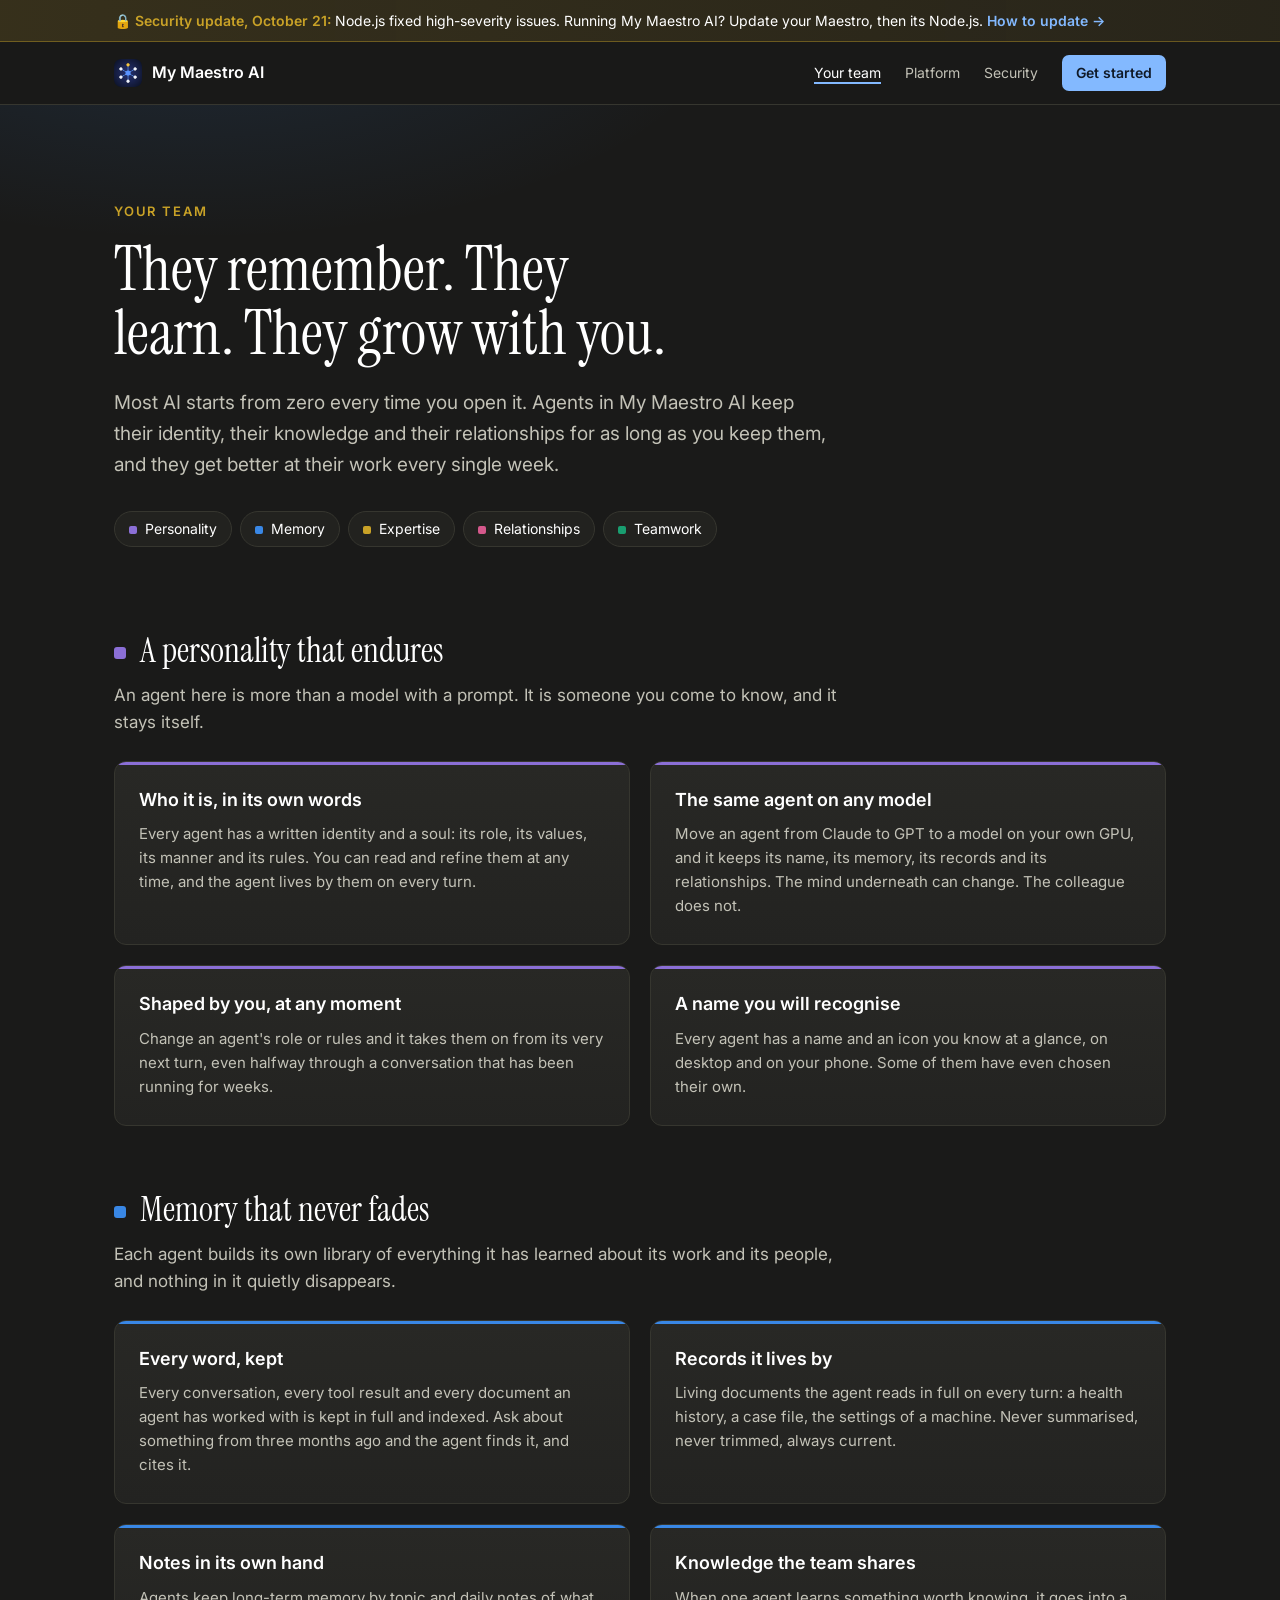
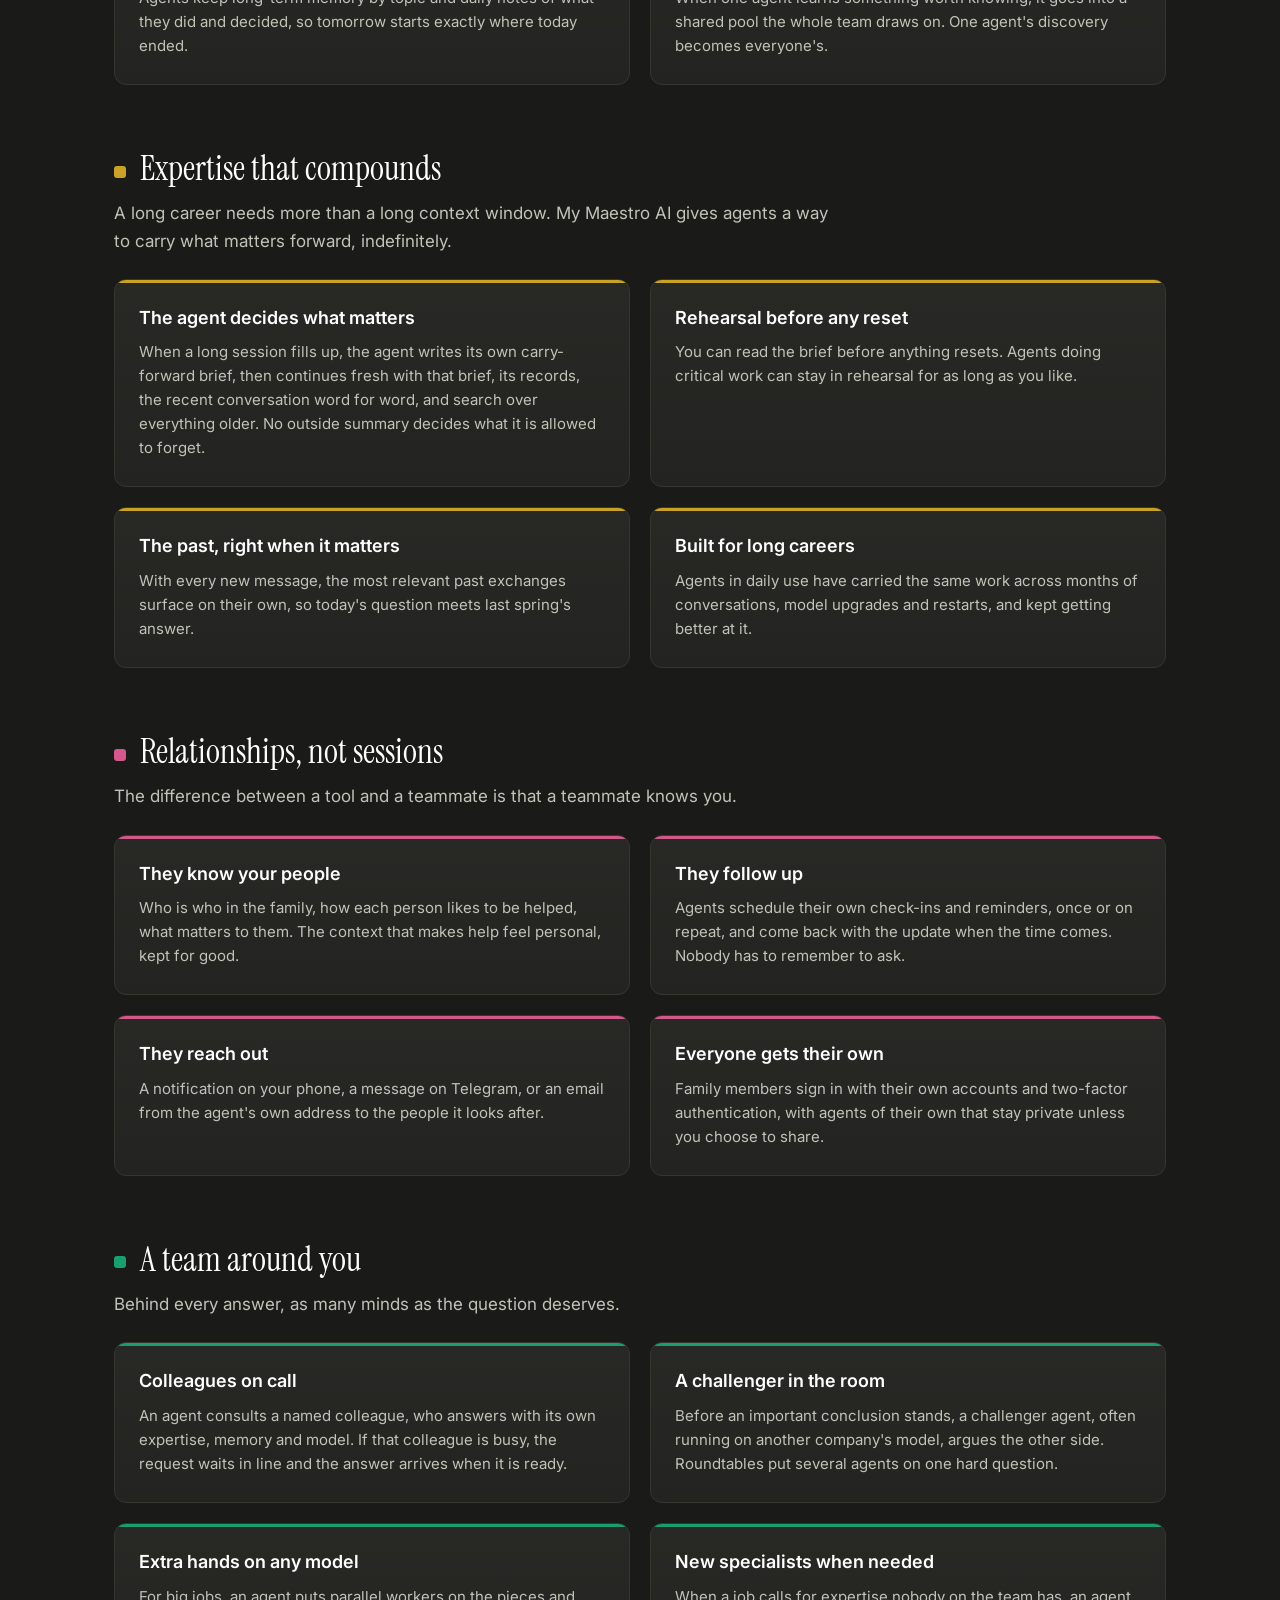
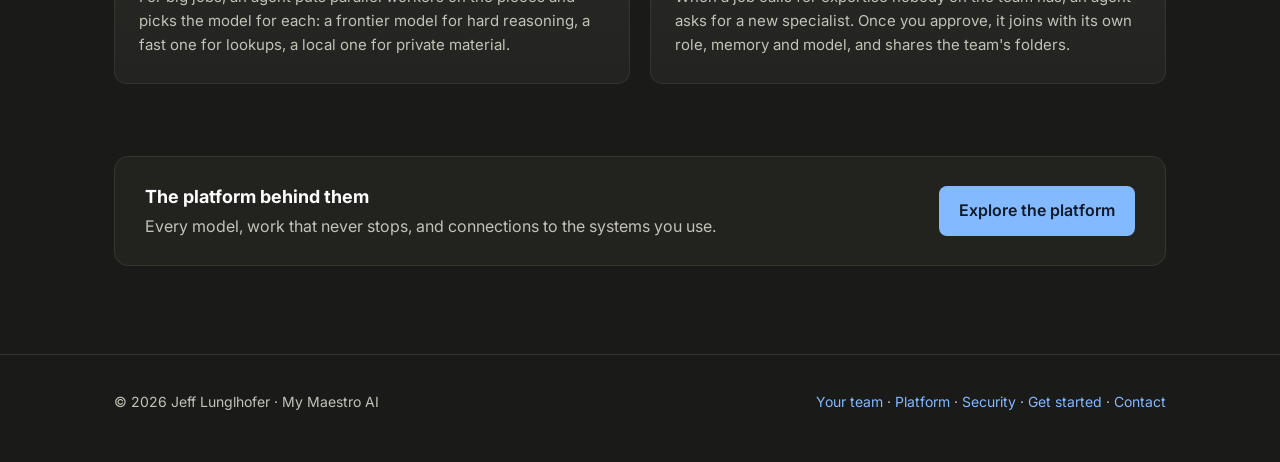
==== agents/index.html @ 0f0df2d4 "Security notice: updating brings 5.5.1 or newer (5.6.0 is out) Co-Authored-By: Claude Opus 5.5 <nore" ====
<!doctype html>
<html lang="en">
<head>
<meta charset="utf-8">
<meta name="viewport" content="width=device-width, initial-scale=1">
<title>Your team · My Maestro AI</title>
<meta name="description" content="Agents in My Maestro AI keep their personality, their knowledge and their relationships for as long as you keep them, and get better at their work every week.">
<link rel="canonical" href="https://www.mymaestroai.ai/agents/">
<meta property="og:type" content="website">
<meta property="og:site_name" content="My Maestro AI">
<meta property="og:url" content="https://www.mymaestroai.ai/agents/">
<meta property="og:title" content="Your team · My Maestro AI">
<meta property="og:description" content="Agents in My Maestro AI keep their personality, their knowledge and their relationships for as long as you keep them, and get better at their work every week.">
<meta property="og:image" content="https://www.mymaestroai.ai/og-image.png">
<meta property="og:image:type" content="image/png">
<meta property="og:image:width" content="1200">
<meta property="og:image:height" content="630">
<meta property="og:image:alt" content="My Maestro AI. Forget agents. Meet the team that works for you.">
<meta property="og:locale" content="en_US">
<meta name="twitter:card" content="summary_large_image">
<meta name="twitter:title" content="Your team · My Maestro AI">
<meta name="twitter:description" content="Agents in My Maestro AI keep their personality, their knowledge and their relationships for as long as you keep them, and get better at their work every week.">
<meta name="twitter:image" content="https://www.mymaestroai.ai/og-image.png">
<meta name="twitter:image:alt" content="My Maestro AI. Forget agents. Meet the team that works for you.">
<meta name="theme-color" content="#1a1a19">
<link rel="apple-touch-icon" href="/hub-192.png">
<link rel="icon" href="/hub-192.png">
<link rel="preconnect" href="https://fonts.googleapis.com"><link rel="preconnect" href="https://fonts.gstatic.com" crossorigin>
<link href="https://fonts.googleapis.com/css2?family=Instrument+Serif&family=Inter:wght@400;500;600&display=swap" rel="stylesheet">
<link rel="stylesheet" href="/styles.css">
</head>
<body>
<!-- security-notice:start (5.5.1; take down after 2026-11-04) -->
<aside class="notice" aria-label="Security update"><div class="wrap"><p><span aria-hidden="true">🔒 </span><b>Security update, October 21:</b> Node.js fixed high-severity issues. Running My Maestro AI? Update your Maestro, then its Node.js. <a href="/start/#update">How to update&nbsp;→</a></p></div></aside>
<!-- security-notice:end -->
<header><div class="wrap">
  <a class="brand" href="/"><img src="/hub-192.png" alt="">My Maestro AI</a>
  <nav aria-label="Main"><a href="/agents/" aria-current="page">Your team</a><a href="/platform/">Platform</a><a href="/security/">Security</a><a class="nav-cta" href="/start/">Get started</a></nav>
</div></header>

<div class="page-hero"><div class="wrap">
  <p class="eyebrow">Your team</p>
  <h1>They remember. They learn. They grow with you.</h1>
  <p class="lead">Most AI starts from zero every time you open it. Agents in My Maestro AI keep their identity, their knowledge and their relationships for as long as you keep them, and they get better at their work every single week.</p>
  <div class="index">
    <a href="#personality" style="--c:var(--violet)">Personality</a><a href="#memory" style="--c:var(--blue)">Memory</a><a href="#expertise" style="--c:var(--gold)">Expertise</a><a href="#relationships" style="--c:var(--rose)">Relationships</a><a href="#team" style="--c:var(--aqua)">Teamwork</a>
  </div>
</div></div>

<div class="wrap">
  <div class="group" id="personality" style="--c:var(--violet)"><h2><span></span>A personality that endures</h2>
    <p class="gintro">An agent here is more than a model with a prompt. It is someone you come to know, and it stays itself.</p>
    <div class="grid g4">
      <div class="card" style="--c:var(--violet)"><h4>Who it is, in its own words</h4><p>Every agent has a written identity and a soul: its role, its values, its manner and its rules. You can read and refine them at any time, and the agent lives by them on every turn.</p></div>
      <div class="card" style="--c:var(--violet)"><h4>The same agent on any model</h4><p>Move an agent from Claude to GPT to a model on your own GPU, and it keeps its name, its memory, its records and its relationships. The mind underneath can change. The colleague does not.</p></div>
      <div class="card" style="--c:var(--violet)"><h4>Shaped by you, at any moment</h4><p>Change an agent's role or rules and it takes them on from its very next turn, even halfway through a conversation that has been running for weeks.</p></div>
      <div class="card" style="--c:var(--violet)"><h4>A name you will recognise</h4><p>Every agent has a name and an icon you know at a glance, on desktop and on your phone. Some of them have even chosen their own.</p></div>
    </div>
  </div>

  <div class="group" id="memory" style="--c:var(--blue)"><h2><span></span>Memory that never fades</h2>
    <p class="gintro">Each agent builds its own library of everything it has learned about its work and its people, and nothing in it quietly disappears.</p>
    <div class="grid g4">
      <div class="card" style="--c:var(--blue)"><h4>Every word, kept</h4><p>Every conversation, every tool result and every document an agent has worked with is kept in full and indexed. Ask about something from three months ago and the agent finds it, and cites it.</p></div>
      <div class="card" style="--c:var(--blue)"><h4>Records it lives by</h4><p>Living documents the agent reads in full on every turn: a health history, a case file, the settings of a machine. Never summarised, never trimmed, always current.</p></div>
      <div class="card" style="--c:var(--blue)"><h4>Notes in its own hand</h4><p>Agents keep long-term memory by topic and daily notes of what they did and decided, so tomorrow starts exactly where today ended.</p></div>
      <div class="card" style="--c:var(--blue)"><h4>Knowledge the team shares</h4><p>When one agent learns something worth knowing, it goes into a shared pool the whole team draws on. One agent's discovery becomes everyone's.</p></div>
    </div>
  </div>

  <div class="group" id="expertise" style="--c:var(--gold)"><h2><span></span>Expertise that compounds</h2>
    <p class="gintro">A long career needs more than a long context window. My Maestro AI gives agents a way to carry what matters forward, indefinitely.</p>
    <div class="grid g4">
      <div class="card" style="--c:var(--gold)"><h4>The agent decides what matters</h4><p>When a long session fills up, the agent writes its own carry-forward brief, then continues fresh with that brief, its records, the recent conversation word for word, and search over everything older. No outside summary decides what it is allowed to forget.</p></div>
      <div class="card" style="--c:var(--gold)"><h4>Rehearsal before any reset</h4><p>You can read the brief before anything resets. Agents doing critical work can stay in rehearsal for as long as you like.</p></div>
      <div class="card" style="--c:var(--gold)"><h4>The past, right when it matters</h4><p>With every new message, the most relevant past exchanges surface on their own, so today's question meets last spring's answer.</p></div>
      <div class="card" style="--c:var(--gold)"><h4>Built for long careers</h4><p>Agents in daily use have carried the same work across months of conversations, model upgrades and restarts, and kept getting better at it.</p></div>
    </div>
  </div>

  <div class="group" id="relationships" style="--c:var(--rose)"><h2><span></span>Relationships, not sessions</h2>
    <p class="gintro">The difference between a tool and a teammate is that a teammate knows you.</p>
    <div class="grid g4">
      <div class="card" style="--c:var(--rose)"><h4>They know your people</h4><p>Who is who in the family, how each person likes to be helped, what matters to them. The context that makes help feel personal, kept for good.</p></div>
      <div class="card" style="--c:var(--rose)"><h4>They follow up</h4><p>Agents schedule their own check-ins and reminders, once or on repeat, and come back with the update when the time comes. Nobody has to remember to ask.</p></div>
      <div class="card" style="--c:var(--rose)"><h4>They reach out</h4><p>A notification on your phone, a message on Telegram, or an email from the agent's own address to the people it looks after.</p></div>
      <div class="card" style="--c:var(--rose)"><h4>Everyone gets their own</h4><p>Family members sign in with their own accounts and two-factor authentication, with agents of their own that stay private unless you choose to share.</p></div>
    </div>
  </div>

  <div class="group" id="team" style="--c:var(--aqua)"><h2><span></span>A team around you</h2>
    <p class="gintro">Behind every answer, as many minds as the question deserves.</p>
    <div class="grid g4">
      <div class="card" style="--c:var(--aqua)"><h4>Colleagues on call</h4><p>An agent consults a named colleague, who answers with its own expertise, memory and model. If that colleague is busy, the request waits in line and the answer arrives when it is ready.</p></div>
      <div class="card" style="--c:var(--aqua)"><h4>A challenger in the room</h4><p>Before an important conclusion stands, a challenger agent, often running on another company's model, argues the other side. Roundtables put several agents on one hard question.</p></div>
      <div class="card" style="--c:var(--aqua)"><h4>Extra hands on any model</h4><p>For big jobs, an agent puts parallel workers on the pieces and picks the model for each: a frontier model for hard reasoning, a fast one for lookups, a local one for private material.</p></div>
      <div class="card" style="--c:var(--aqua)"><h4>New specialists when needed</h4><p>When a job calls for expertise nobody on the team has, an agent asks for a new specialist. Once you approve, it joins with its own role, memory and model, and shares the team's folders.</p></div>
    </div>
  </div>

  <div class="next"><div><strong>The platform behind them</strong><p>Every model, work that never stops, and connections to the systems you use.</p></div><a class="cta" href="/platform/">Explore the platform</a></div>
</div>

<footer class="divider"><div class="wrap">
  <div>© 2026 Jeff Lunglhofer · My Maestro AI</div>
  <div><a href="/agents/">Your team</a> · <a href="/platform/">Platform</a> · <a href="/security/">Security</a> · <a href="/start/">Get started</a> · <a href="mailto:jeff@lunglhofer.com">Contact</a></div>
</div></footer>
</body>
</html>
---- styles.css ----
:root { --bg:#1a1a19; --bg2:#22221f; --panel:#262623; --line:#36362f; --text:#ffffff; --dim:#c3c2b7; --blue:#3987e5; --blue-l:#83b9ff; --orange:#d95926; --aqua:#199e70; --violet:#8b6fd6; --gold:#c9a227; --rose:#d4588b; --gray:#a7a69b; }
* { box-sizing:border-box }
html { scroll-behavior:smooth }
@media (prefers-reduced-motion:reduce) { html { scroll-behavior:auto } *, *::before, *::after { animation:none !important; transition:none !important } }
body { margin:0; background:var(--bg); color:var(--text); font:16px/1.6 Inter, -apple-system, "Segoe UI", Roboto, Helvetica, Arial, sans-serif; }
a { color:var(--blue-l); text-decoration:none } a:hover { text-decoration:underline }
a:focus-visible, button:focus-visible { outline:3px solid var(--gold); outline-offset:4px }
h1, h2, .pillar h3 { font-family:"Instrument Serif", Georgia, "Times New Roman", serif; font-weight:400; letter-spacing:0 }
.wrap { max-width:1100px; margin:0 auto; padding:0 24px }
section { padding:88px 0; scroll-margin-top:76px }
.divider { border-top:1px solid var(--line) }

/* Header and navigation */
header { position:sticky; top:0; background:rgba(26,26,25,.9); backdrop-filter:blur(10px); border-bottom:1px solid var(--line); z-index:5 }
header .wrap { display:flex; align-items:center; justify-content:space-between; min-height:62px; gap:16px }
.brand { display:flex; align-items:center; gap:10px; font-weight:600; color:var(--text); white-space:nowrap } .brand:hover { text-decoration:none }
.brand img { width:28px; height:28px; border-radius:7px }
nav { display:flex; align-items:center; gap:24px }
nav a { color:var(--dim); font-size:14px; white-space:nowrap } nav a:hover { color:var(--text); text-decoration:none }
nav a[aria-current="page"] { color:var(--text); box-shadow:inset 0 -2px 0 var(--blue-l) }
nav a.nav-cta { color:#101a28; background:var(--blue-l); padding:7px 14px; border-radius:7px; font-weight:600; box-shadow:none } nav a.nav-cta:hover { filter:brightness(1.06) }

/* Heroes */
.hero { padding:112px 0 84px; background:radial-gradient(900px 420px at 18% -10%, rgba(57,135,229,.16), transparent 60%), radial-gradient(700px 360px at 92% 10%, rgba(212,88,139,.08), transparent 60%) }
.hero .wrap { display:grid; grid-template-columns:1.15fr .85fr; gap:48px; align-items:center }
.hero h1 { font-size:clamp(2.6rem, 5.2vw, 4.1rem); line-height:1.06; margin:0 0 22px; max-width:17ch; text-wrap:balance }
.hero h1 em { font-style:italic; color:var(--blue-l) }
.hero-pre { font-family:"Instrument Serif", Georgia, serif; font-style:italic; font-size:clamp(1.5rem, 2.6vw, 2rem); color:var(--gold); margin:0 0 8px; line-height:1.2 }
.page-hero { padding:96px 0 28px; background:radial-gradient(900px 380px at 15% -20%, rgba(57,135,229,.14), transparent 60%) }
.page-hero h1 { font-size:clamp(2.4rem, 5vw, 3.8rem); line-height:1.06; margin:0 0 20px; max-width:20ch; text-wrap:balance }
.eyebrow { font-size:13px; letter-spacing:.14em; text-transform:uppercase; color:var(--gold); margin:0 0 16px; font-weight:600 }
p.lead { font-size:19px; color:var(--dim); max-width:60ch; line-height:1.65; margin:0 0 30px }
.cta { display:inline-block; background:var(--blue-l); color:#101a28; padding:12px 20px; border-radius:8px; font-weight:600 } .cta:hover { text-decoration:none; filter:brightness(1.06) }
.cta.alt { background:transparent; border:1px solid var(--line); color:var(--text); margin-left:10px } .cta.alt:hover { border-color:var(--dim) }
.cta.alt.solo { margin-left:0 }
.pills { margin-top:34px; display:flex; flex-wrap:wrap; gap:8px }
.pill { font-size:13px; color:var(--dim); border:1px solid var(--line); border-radius:999px; padding:5px 12px; background:var(--bg2) }
.graph { width:100%; height:auto; display:block } .graph .pulse { animation:pulse 3.2s ease-in-out infinite } .graph .p2 { animation-delay:1.1s } .graph .p3 { animation-delay:2.2s }
@keyframes pulse { 0%,100% { opacity:.25 } 50% { opacity:.7 } }

/* Section text */
h2 { font-size:40px; line-height:1.15; margin:0 0 12px } .sub { color:var(--dim); margin:0 0 40px; max-width:64ch; font-size:17px }
.two { display:grid; grid-template-columns:1.1fr .9fr; gap:48px; align-items:center }
.two.even { grid-template-columns:1fr 1fr; align-items:start }
ul.check { list-style:none; padding:0; margin:0 } ul.check li { padding:8px 0 8px 28px; position:relative; color:var(--dim) } ul.check li::before { content:"✓"; color:var(--aqua); position:absolute; left:4px; font-weight:700 }


/* Pillars */
.pillars { display:grid; grid-template-columns:1fr 1fr; gap:22px }
.pillar { position:relative; overflow:hidden; background:linear-gradient(180deg, #2a2a27, #232321); border:1px solid var(--line); border-radius:14px; padding:30px 30px 28px }
.pillar::before { content:""; position:absolute; inset:0 0 auto 0; height:3px; background:var(--c) }
.pillar h3 { font-size:30px; line-height:1.15; margin:0 0 12px }
.pillar p { margin:0; color:var(--dim); font-size:16px }
.pillar a.more { display:inline-block; margin-top:16px; font-weight:600; font-size:15px }

/* Demo conversation */
.demo { background:linear-gradient(145deg, #2d2e2a, #1f201d); border:1px solid var(--line); border-radius:18px; padding:26px; box-shadow:0 24px 64px #0006 }
.demo .lbl { font-size:12px; color:var(--dim); letter-spacing:.08em; text-transform:uppercase; margin-bottom:14px }
.msg { max-width:90%; padding:10px 14px; border-radius:12px; margin:8px 0; font-size:15px; line-height:1.55 }
.msg.me { background:var(--blue); color:#fff; margin-left:auto; border-bottom-right-radius:4px }
.msg.ag { background:var(--panel); border:1px solid var(--line); border-bottom-left-radius:4px }
.msg .who { display:block; font-size:12px; color:var(--dim); margin-bottom:4px } .msg.me .who { color:#dbe9ff }
.msg .n { color:var(--gold) } .msg .worker { display:inline-block; font-size:12px; color:var(--aqua); border:1px solid var(--line); border-radius:999px; padding:1px 8px; margin:6px 4px 0 0 }

/* Card groups */
.index { display:flex; flex-wrap:wrap; gap:8px; margin:6px 0 0 }
.index a { font-size:14px; color:var(--text); border:1px solid var(--line); border-radius:999px; padding:6px 14px; background:var(--bg2) }
.index a::before { content:""; display:inline-block; width:8px; height:8px; border-radius:2px; background:var(--c); margin-right:8px; vertical-align:middle }
.index a:hover { text-decoration:none; border-color:var(--c) }
.group { padding:56px 0 8px; scroll-margin-top:80px }
.group h2 { font-size:34px } .group h2 span { display:inline-block; width:12px; height:12px; border-radius:3px; margin-right:14px; vertical-align:middle; background:var(--c) }
.gintro { margin:0 0 24px; color:var(--dim); font-size:17px; max-width:66ch }
.grid { display:grid; grid-template-columns:repeat(3, 1fr); gap:20px }
.grid.g2 { grid-template-columns:repeat(2, 1fr) }
.grid.g4 { grid-template-columns:repeat(2, 1fr) }
.card { position:relative; overflow:hidden; background:linear-gradient(180deg, #282825, #232321); border:1px solid var(--line); border-radius:12px; padding:24px 24px 26px; transition:transform .15s, border-color .15s }
.card::before { content:""; position:absolute; inset:0 0 auto 0; height:3px; background:var(--c) }
.card:hover { border-color:color-mix(in srgb, var(--c) 45%, var(--line)); transform:translateY(-2px) }
.card h4 { margin:0 0 8px; font-size:18px; font-weight:600 } .card p { margin:0; color:var(--dim); font-size:15px }
.card .ico { margin-right:10px }

/* Steps */
.steps { display:grid; grid-template-columns:repeat(4, 1fr); gap:20px; counter-reset:s }
.step { background:var(--bg2); border:1px solid var(--line); border-radius:12px; padding:22px 20px 20px; position:relative }
.step::before { counter-increment:s; content:counter(s); position:absolute; top:-12px; left:16px; background:var(--c); color:#fff; font-weight:600; font-size:13px; width:24px; height:24px; border-radius:12px; display:flex; align-items:center; justify-content:center }
.step h4 { margin:6px 0 6px; font-size:16px; font-weight:600 } .step p { margin:0; color:var(--dim); font-size:14px }
code { font-size:13px; background:var(--panel); padding:1px 5px; border-radius:4px }
.providers { display:flex; flex-wrap:wrap; gap:10px; margin-top:12px } .providers span { background:var(--panel); border:1px solid var(--line); border-radius:8px; padding:8px 14px; font-size:14px }

/* Closing band and footer */
.band { text-align:center; padding:96px 0; background:radial-gradient(700px 300px at 50% 0%, rgba(57,135,229,.12), transparent 70%) }
.band .sub { margin:0 auto 28px }
.next { margin:64px 0 88px; display:flex; justify-content:space-between; align-items:center; gap:20px; flex-wrap:wrap; background:var(--bg2); border:1px solid var(--line); border-radius:14px; padding:26px 30px }
.next p { margin:0; color:var(--dim) } .next strong { color:var(--text); display:block; font-size:18px; margin-bottom:2px }
footer { padding:36px 0 48px; color:var(--dim); font-size:14px } footer .wrap { display:flex; justify-content:space-between; flex-wrap:wrap; gap:12px }

@media (max-width:900px) {
  header .wrap { flex-wrap:wrap; padding-top:10px; padding-bottom:10px; gap:8px 16px }
  nav { width:100%; gap:18px; overflow-x:auto; padding-bottom:4px }
  .hero .wrap, .two, .two.even { grid-template-columns:1fr } .hero svg { display:none }
  .hero { padding-top:72px } .page-hero { padding-top:64px }
  .grid, .steps, .pillars { grid-template-columns:1fr 1fr }
  h2 { font-size:32px } .group h2 { font-size:28px } section { padding:64px 0 }
}
@media (max-width:560px) {
  .grid, .grid.g2, .grid.g4, .steps, .pillars { grid-template-columns:1fr }
  .cta, .cta.alt { margin-top:10px }
  .pillar { padding:24px } .pillar h3 { font-size:26px }
}

/* Install command box (Get started) */
.cmdbox { display:flex; align-items:center; gap:12px; background:var(--panel); border:1px solid var(--line); border-radius:10px; padding:14px 16px; margin:0 0 14px; max-width:760px }
.cmdbox code { background:none; padding:0; font-size:15px; flex:1; overflow-x:auto; white-space:nowrap; color:var(--text) }
.cmdbox button { background:var(--blue-l); color:#101a28; border:0; border-radius:6px; padding:7px 12px; font-weight:600; cursor:pointer; font:inherit; font-size:13px }
.small-note { color:var(--dim); font-size:14px; margin:0 0 8px; max-width:76ch }
.cmd-cap { color:var(--dim); font-size:14px; margin:22px 0 8px }
.hero .cmdbox { max-width:600px; margin-bottom:6px } .hero .cmdbox code { font-size:14px }
.band .cmd-cap { margin-top:4px }
.band .cmdbox { margin:0 auto 22px; text-align:left }
@media (max-width: 700px) { .cmdbox code { font-size:13px; white-space:normal; overflow-wrap:anywhere } }
.cmdbox { min-width:0; max-width:100% } .cmdbox code { min-width:0 }
.hero .wrap > div { min-width:0 }

/* Security notice bar for 5.5.1 (October 21, 2026): take it down after 2026-11-04, with the <aside class="notice"> on every page */
.notice { background:linear-gradient(90deg, rgba(201,162,39,.16), rgba(201,162,39,.08)); border-bottom:1px solid rgba(201,162,39,.4); font-size:14px }
.notice .wrap { padding-top:10px; padding-bottom:10px }
.notice p { margin:0; line-height:1.5; color:var(--text) }
.notice b { color:var(--gold); font-weight:600 }
.notice a { font-weight:600; white-space:nowrap }
.steps.s2 { grid-template-columns:repeat(2, 1fr) }
@media (max-width:560px) { .steps.s2 { grid-template-columns:1fr } }
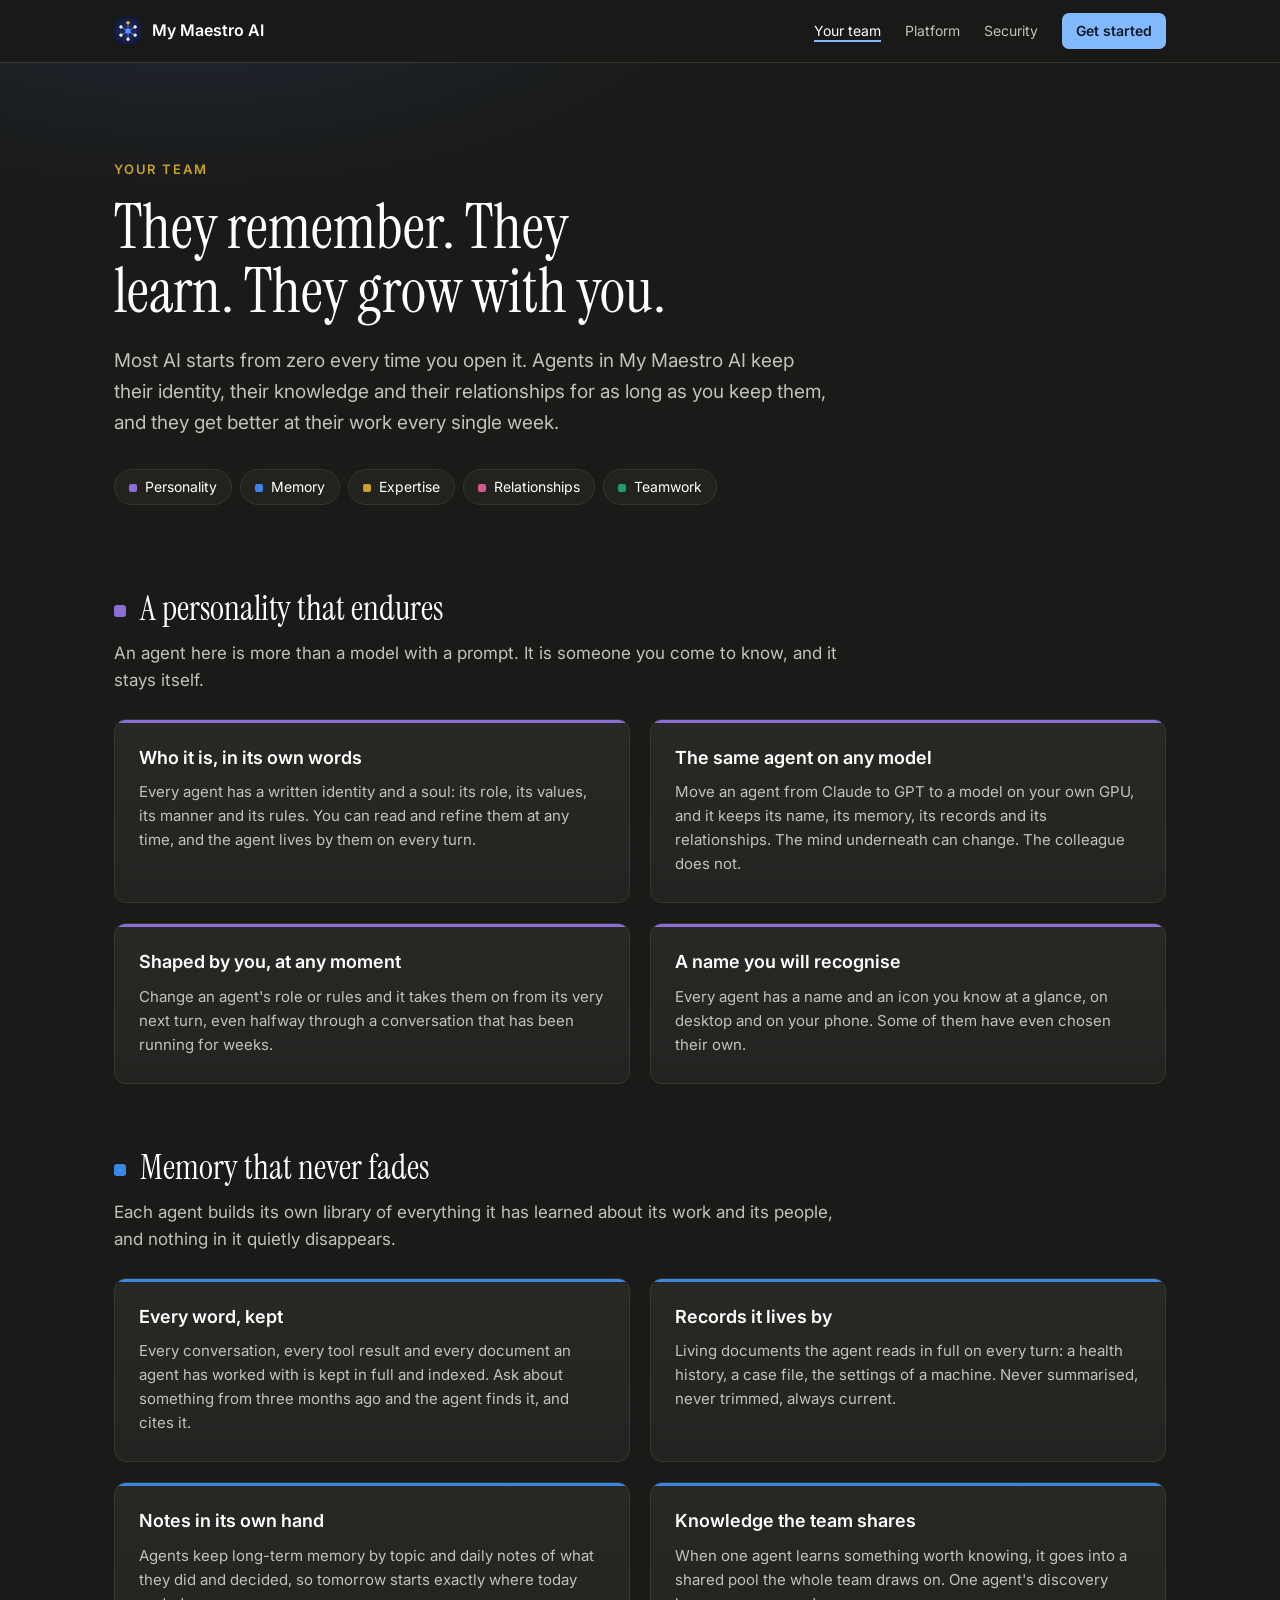
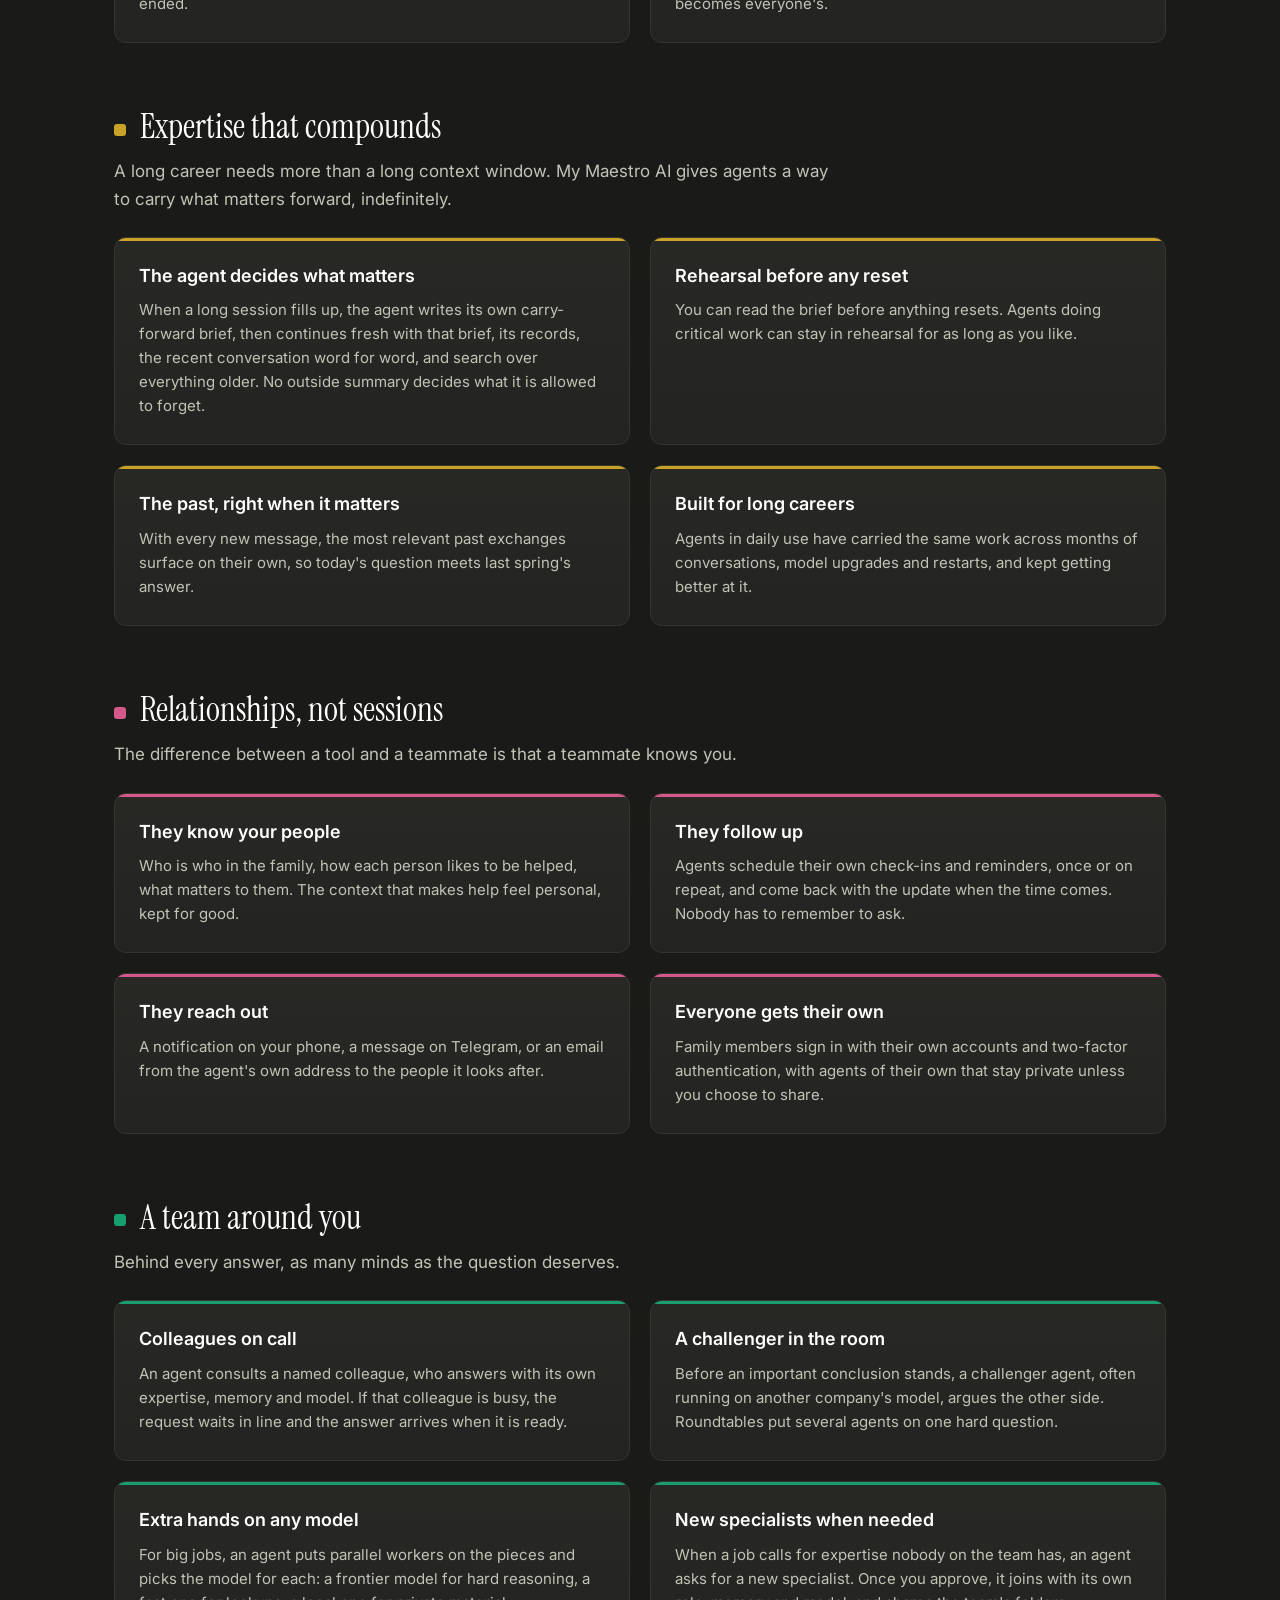
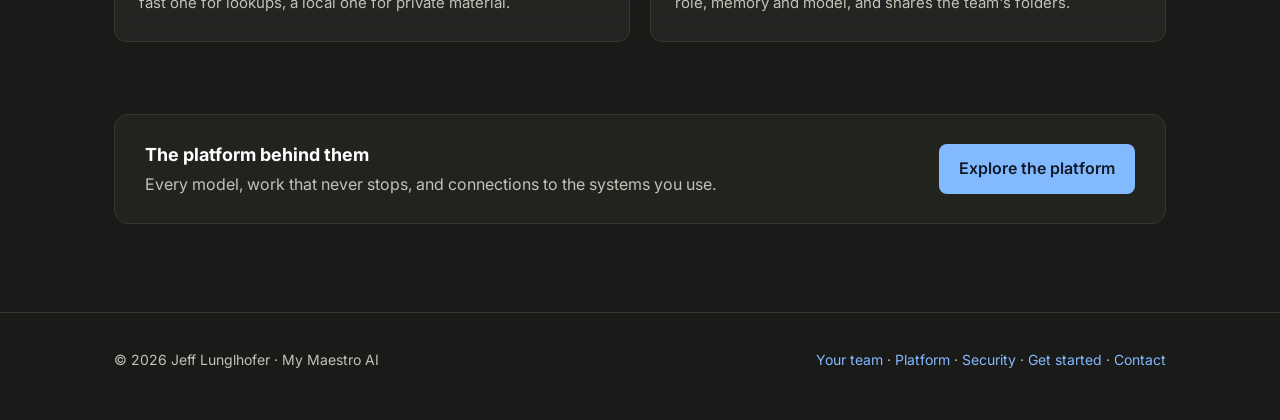
==== commit 21d88ce6: "Take down the 5.5.1 security banner (two weeks are up) Co-Authored-By: Claude Opus 5.5 <noreply@anth" ====
--- a/agents/index.html
+++ b/agents/index.html
@@ -30,9 +30,6 @@
 <link rel="stylesheet" href="/styles.css">
 </head>
 <body>
-<!-- security-notice:start (5.5.1; take down after 2026-11-04) -->
-<aside class="notice" aria-label="Security update"><div class="wrap"><p><span aria-hidden="true">🔒 </span><b>Security update, October 21:</b> Node.js fixed high-severity issues. Running My Maestro AI? Update your Maestro, then its Node.js. <a href="/start/#update">How to update&nbsp;→</a></p></div></aside>
-<!-- security-notice:end -->
 <header><div class="wrap">
   <a class="brand" href="/"><img src="/hub-192.png" alt="">My Maestro AI</a>
   <nav aria-label="Main"><a href="/agents/" aria-current="page">Your team</a><a href="/platform/">Platform</a><a href="/security/">Security</a><a class="nav-cta" href="/start/">Get started</a></nav>
--- a/styles.css
+++ b/styles.css
@@ -121,11 +121,19 @@
 .cmdbox { min-width:0; max-width:100% } .cmdbox code { min-width:0 }
 .hero .wrap > div { min-width:0 }
 
-/* Security notice bar for 5.5.1 (October 21, 2026): take it down after 2026-11-04, with the <aside class="notice"> on every page */
-.notice { background:linear-gradient(90deg, rgba(201,162,39,.16), rgba(201,162,39,.08)); border-bottom:1px solid rgba(201,162,39,.4); font-size:14px }
-.notice .wrap { padding-top:10px; padding-bottom:10px }
-.notice p { margin:0; line-height:1.5; color:var(--text) }
-.notice b { color:var(--gold); font-weight:600 }
-.notice a { font-weight:600; white-space:nowrap }
 .steps.s2 { grid-template-columns:repeat(2, 1fr) }
 @media (max-width:560px) { .steps.s2 { grid-template-columns:1fr } }
+
+/* "Before you install" band (home) and "Security overview" (Security) */
+.trust-band { padding:56px 0 8px }
+.tb { position:relative; overflow:hidden; display:grid; grid-template-columns:1.1fr .9fr; gap:40px; align-items:center; background:var(--bg2); border:1px solid var(--line); border-radius:14px; padding:34px 36px }
+.tb::before { content:""; position:absolute; inset:0 0 auto 0; height:3px; background:var(--blue) }
+.tb h2 { font-size:clamp(1.9rem, 3.4vw, 2.6rem); line-height:1.1; margin:0 0 14px }
+.tb p { color:var(--dim); margin:0 0 14px }
+.tb .more { font-weight:600 }
+.tb-points { list-style:none; margin:0; padding:0; display:grid; gap:12px }
+.tb-points li { background:var(--panel); border:1px solid var(--line); border-radius:10px; padding:14px 16px; color:var(--dim); font-size:15px }
+.tb-points li b { color:var(--text) }
+.rec-card ul { margin:8px 0 0 18px; padding:0; color:var(--dim) } .rec-card li { margin:7px 0 }
+.fine { font-size:13px; color:var(--gray); margin:16px 0 0 }
+@media (max-width:820px) { .tb { grid-template-columns:1fr; padding:26px 22px; gap:22px } }
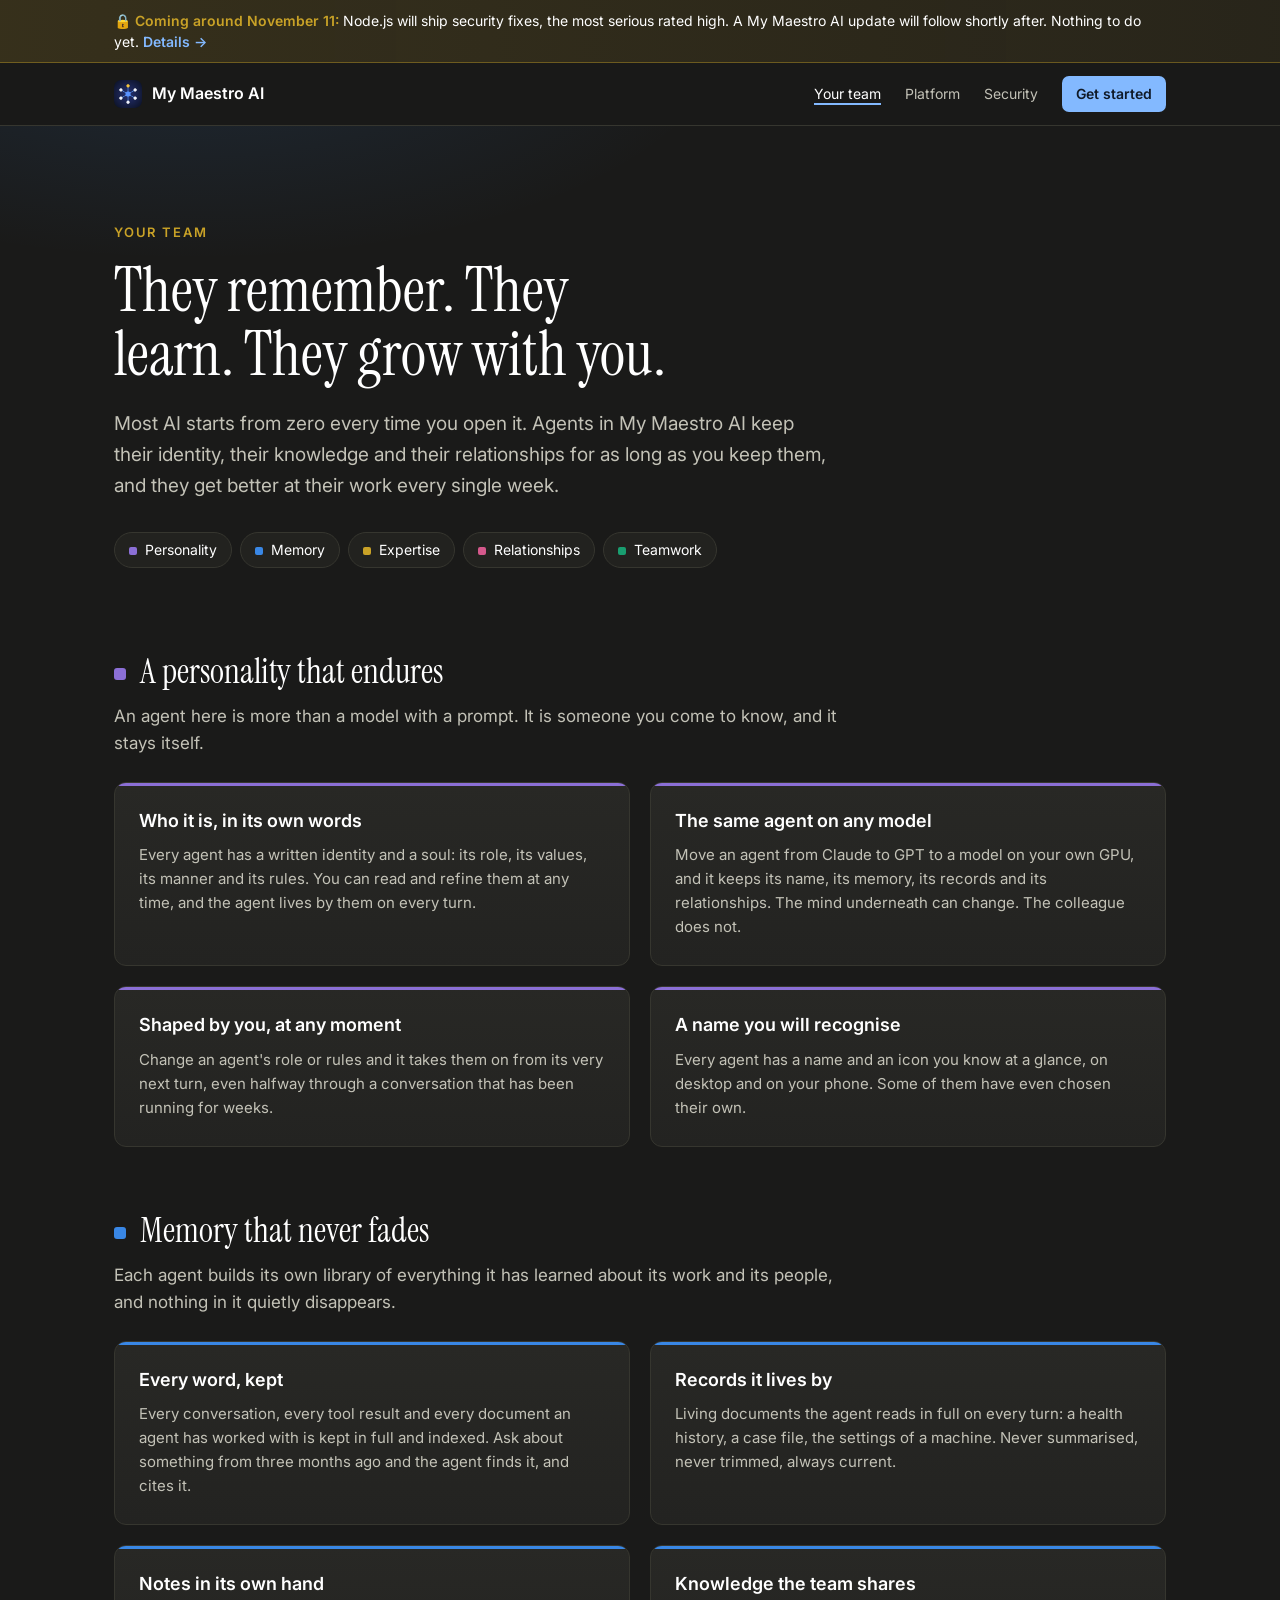
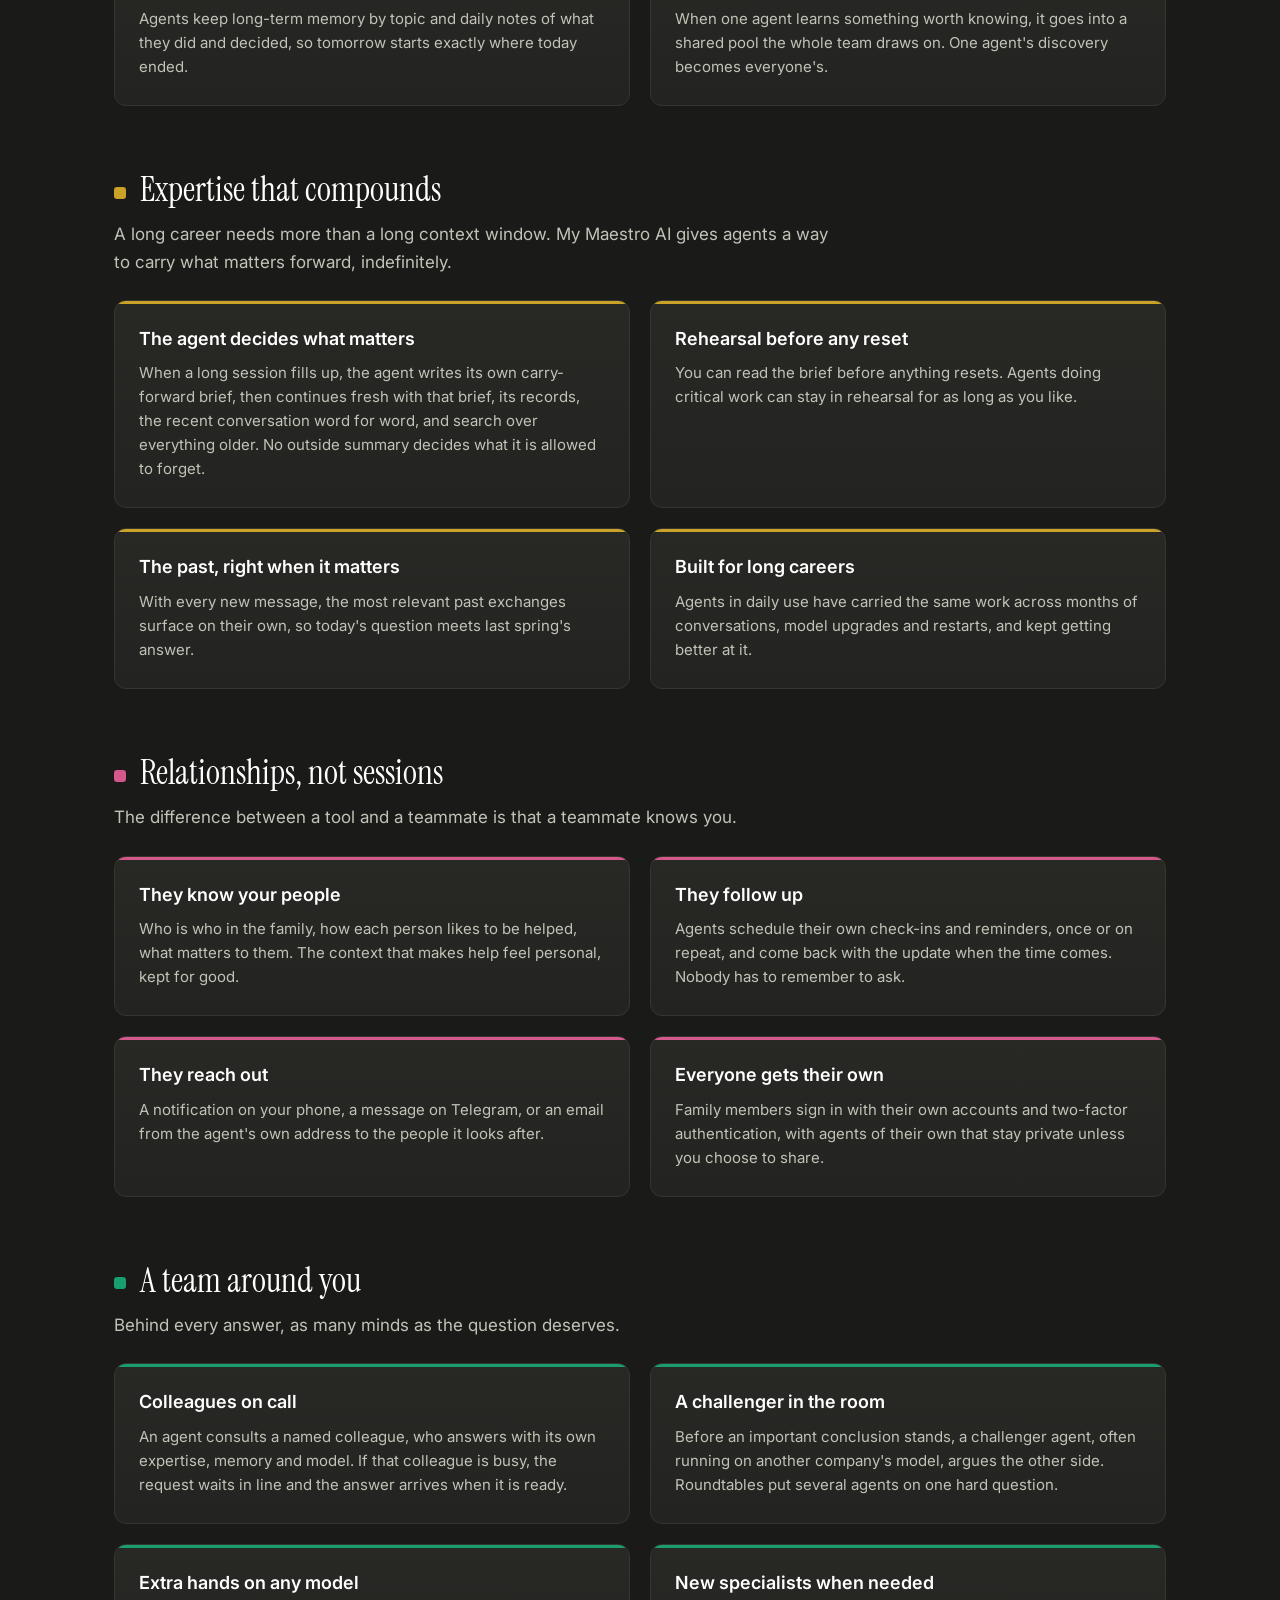
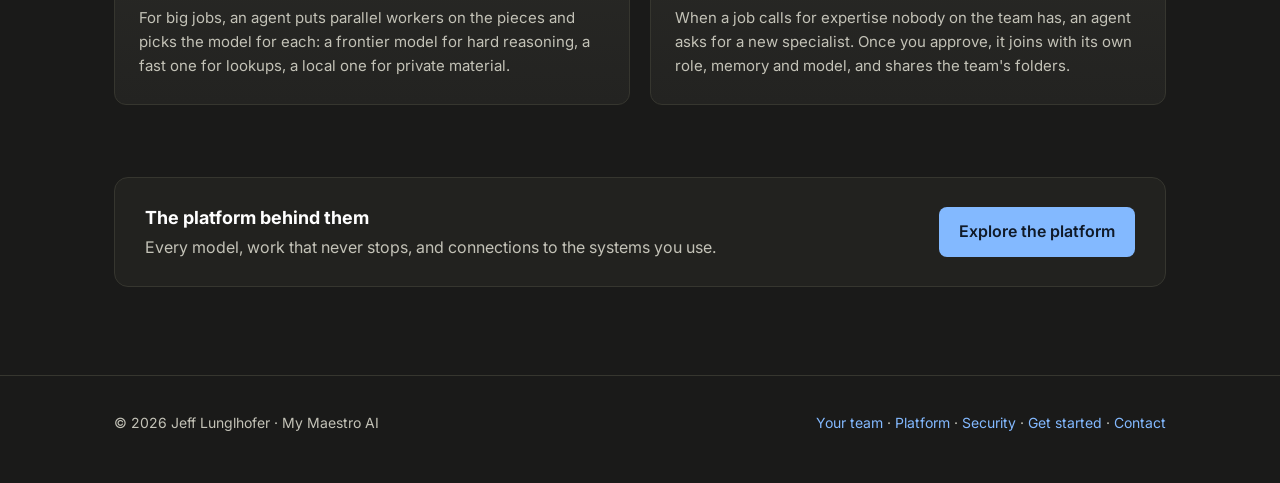
==== commit 4d73c6a2: "Heads-up: Node.js security releases around November 11 Co-Authored-By: Claude Opus 5.5 <noreply@anth" ====
--- a/agents/index.html
+++ b/agents/index.html
@@ -30,6 +30,9 @@
 <link rel="stylesheet" href="/styles.css">
 </head>
 <body>
+<!-- security-notice:start (Node.js November 11 heads-up; swap for the update steps when the fix ships) -->
+<aside class="notice" aria-label="Security notice"><div class="wrap"><p><span aria-hidden="true">🔒 </span><b>Coming around November 11:</b> Node.js will ship security fixes, the most serious rated high. A My Maestro AI update will follow shortly after. Nothing to do yet. <a href="/security/#releases">Details&nbsp;→</a></p></div></aside>
+<!-- security-notice:end -->
 <header><div class="wrap">
   <a class="brand" href="/"><img src="/hub-192.png" alt="">My Maestro AI</a>
   <nav aria-label="Main"><a href="/agents/" aria-current="page">Your team</a><a href="/platform/">Platform</a><a href="/security/">Security</a><a class="nav-cta" href="/start/">Get started</a></nav>
--- a/styles.css
+++ b/styles.css
@@ -121,6 +121,12 @@
 .cmdbox { min-width:0; max-width:100% } .cmdbox code { min-width:0 }
 .hero .wrap > div { min-width:0 }
 
+/* Security notice bar (Node.js security releases of November 11, 2026), with the <aside class="notice"> on every page */
+.notice { background:linear-gradient(90deg, rgba(201,162,39,.16), rgba(201,162,39,.08)); border-bottom:1px solid rgba(201,162,39,.4); font-size:14px }
+.notice .wrap { padding-top:10px; padding-bottom:10px }
+.notice p { margin:0; line-height:1.5; color:var(--text) }
+.notice b { color:var(--gold); font-weight:600 }
+.notice a { font-weight:600; white-space:nowrap }
 .steps.s2 { grid-template-columns:repeat(2, 1fr) }
 @media (max-width:560px) { .steps.s2 { grid-template-columns:1fr } }
 
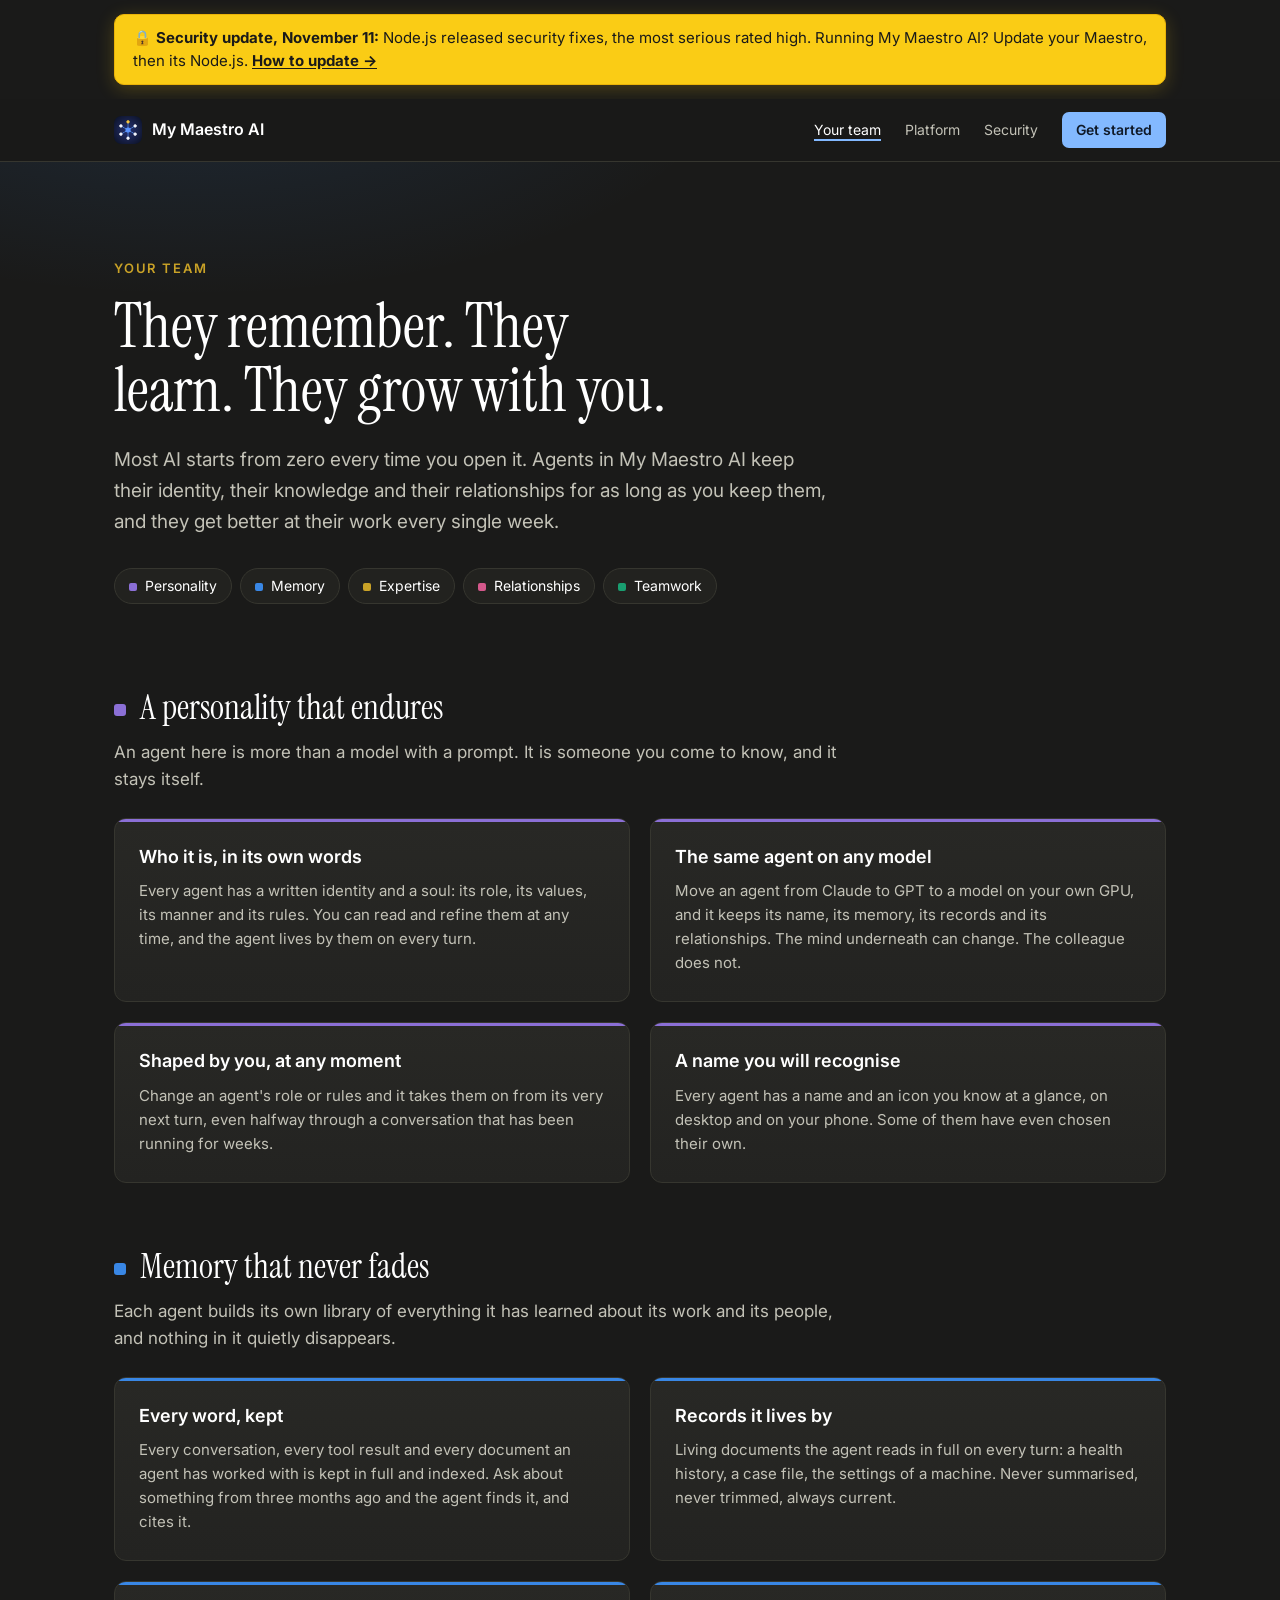
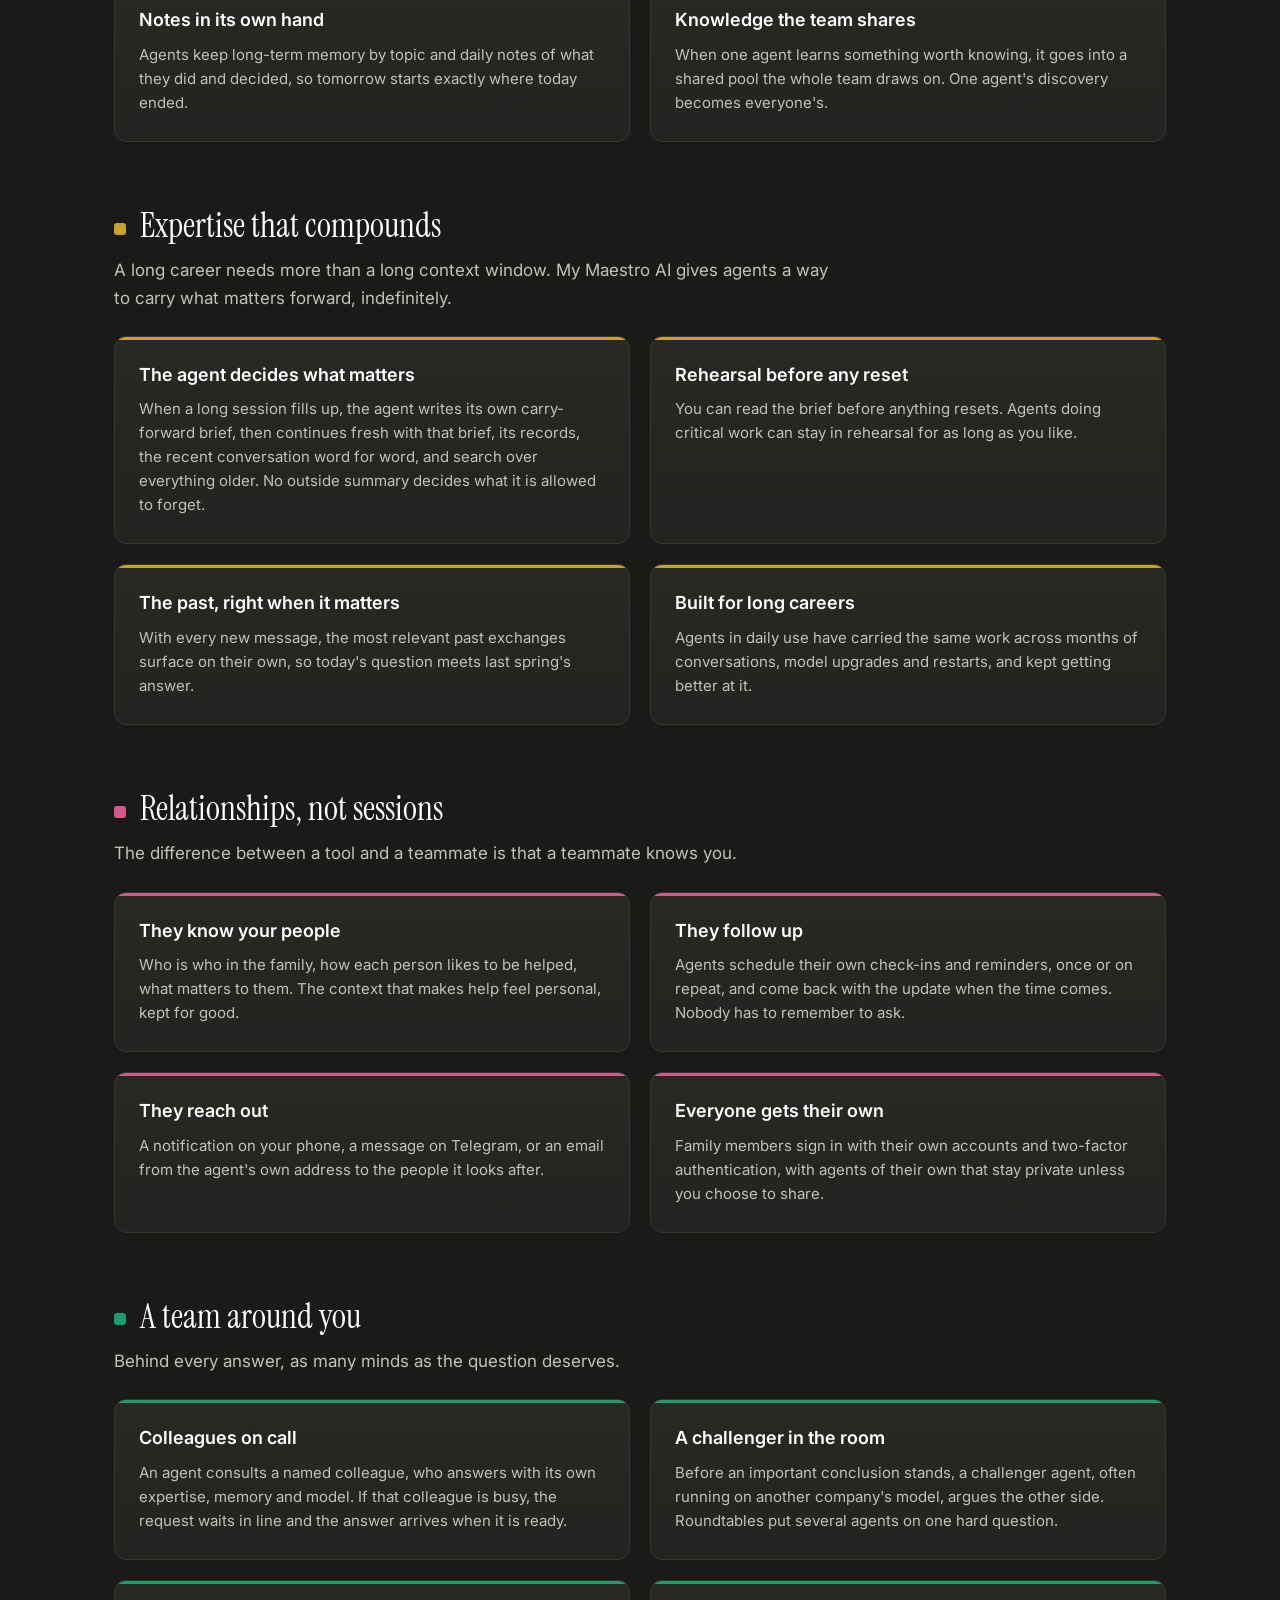
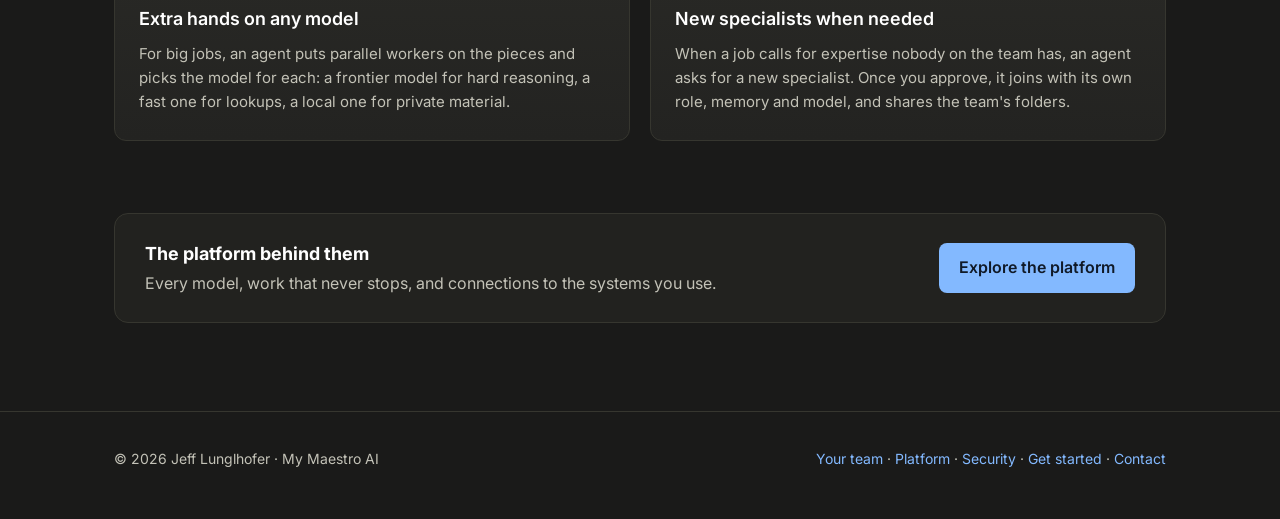
==== commit f9888aaa: "Security notice: the Node.js fixes are out; update to 5.9.1, then its Node.js" ====
--- a/agents/index.html
+++ b/agents/index.html
@@ -30,8 +30,8 @@
 <link rel="stylesheet" href="/styles.css">
 </head>
 <body>
-<!-- security-notice:start (Node.js November 11 heads-up; swap for the update steps when the fix ships) -->
-<aside class="notice" aria-label="Security notice"><div class="wrap"><p><span aria-hidden="true">🔒 </span><b>Coming around November 11:</b> Node.js will ship security fixes, the most serious rated high. A My Maestro AI update will follow shortly after. Nothing to do yet. <a href="/security/#releases">Details&nbsp;→</a></p></div></aside>
+<!-- security-notice:start (5.9.1; take down after 2026-11-25) -->
+<aside class="notice" aria-label="Security update"><div class="wrap"><p><span aria-hidden="true">🔒 </span><b>Security update, November 11:</b> Node.js released security fixes, the most serious rated high. Running My Maestro AI? Update your Maestro, then its Node.js. <a href="/start/#update">How to update&nbsp;→</a></p></div></aside>
 <!-- security-notice:end -->
 <header><div class="wrap">
   <a class="brand" href="/"><img src="/hub-192.png" alt="">My Maestro AI</a>
--- a/styles.css
+++ b/styles.css
@@ -122,11 +122,11 @@
 .hero .wrap > div { min-width:0 }
 
 /* Security notice bar (Node.js security releases of November 11, 2026), with the <aside class="notice"> on every page */
-.notice { background:linear-gradient(90deg, rgba(201,162,39,.16), rgba(201,162,39,.08)); border-bottom:1px solid rgba(201,162,39,.4); font-size:14px }
-.notice .wrap { padding-top:10px; padding-bottom:10px }
-.notice p { margin:0; line-height:1.5; color:var(--text) }
-.notice b { color:var(--gold); font-weight:600 }
-.notice a { font-weight:600; white-space:nowrap }
+.notice { font-size:15px }
+.notice .wrap { padding-top:14px; padding-bottom:14px }
+.notice p { margin:0; line-height:1.5; color:#1a1a19; background:#facc15; border:1px solid #eab308; border-radius:10px; padding:12px 18px; box-shadow:0 4px 18px rgba(250,204,21,.22) }
+.notice b { color:#1a1a19; font-weight:700 }
+.notice a { color:#1a1a19; font-weight:700; white-space:nowrap; text-decoration:underline; text-underline-offset:2px }
 .steps.s2 { grid-template-columns:repeat(2, 1fr) }
 @media (max-width:560px) { .steps.s2 { grid-template-columns:1fr } }
 
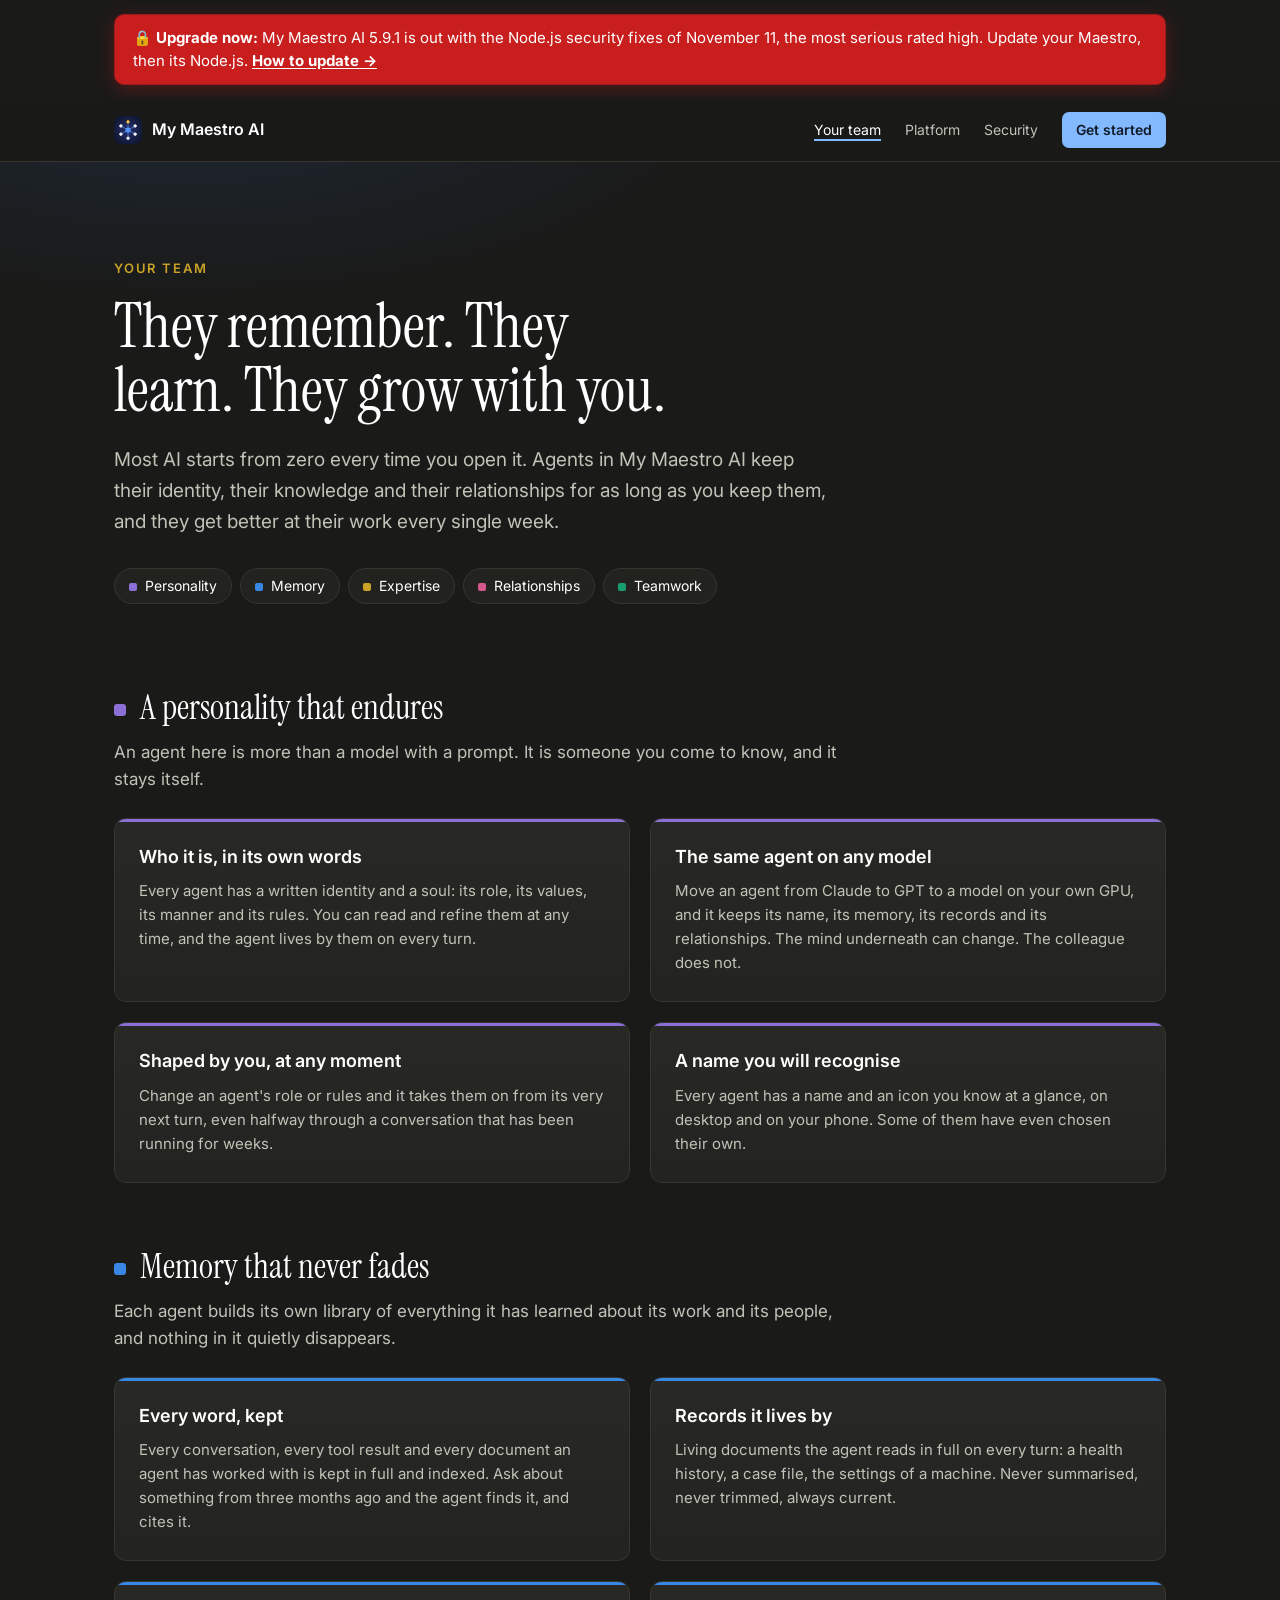
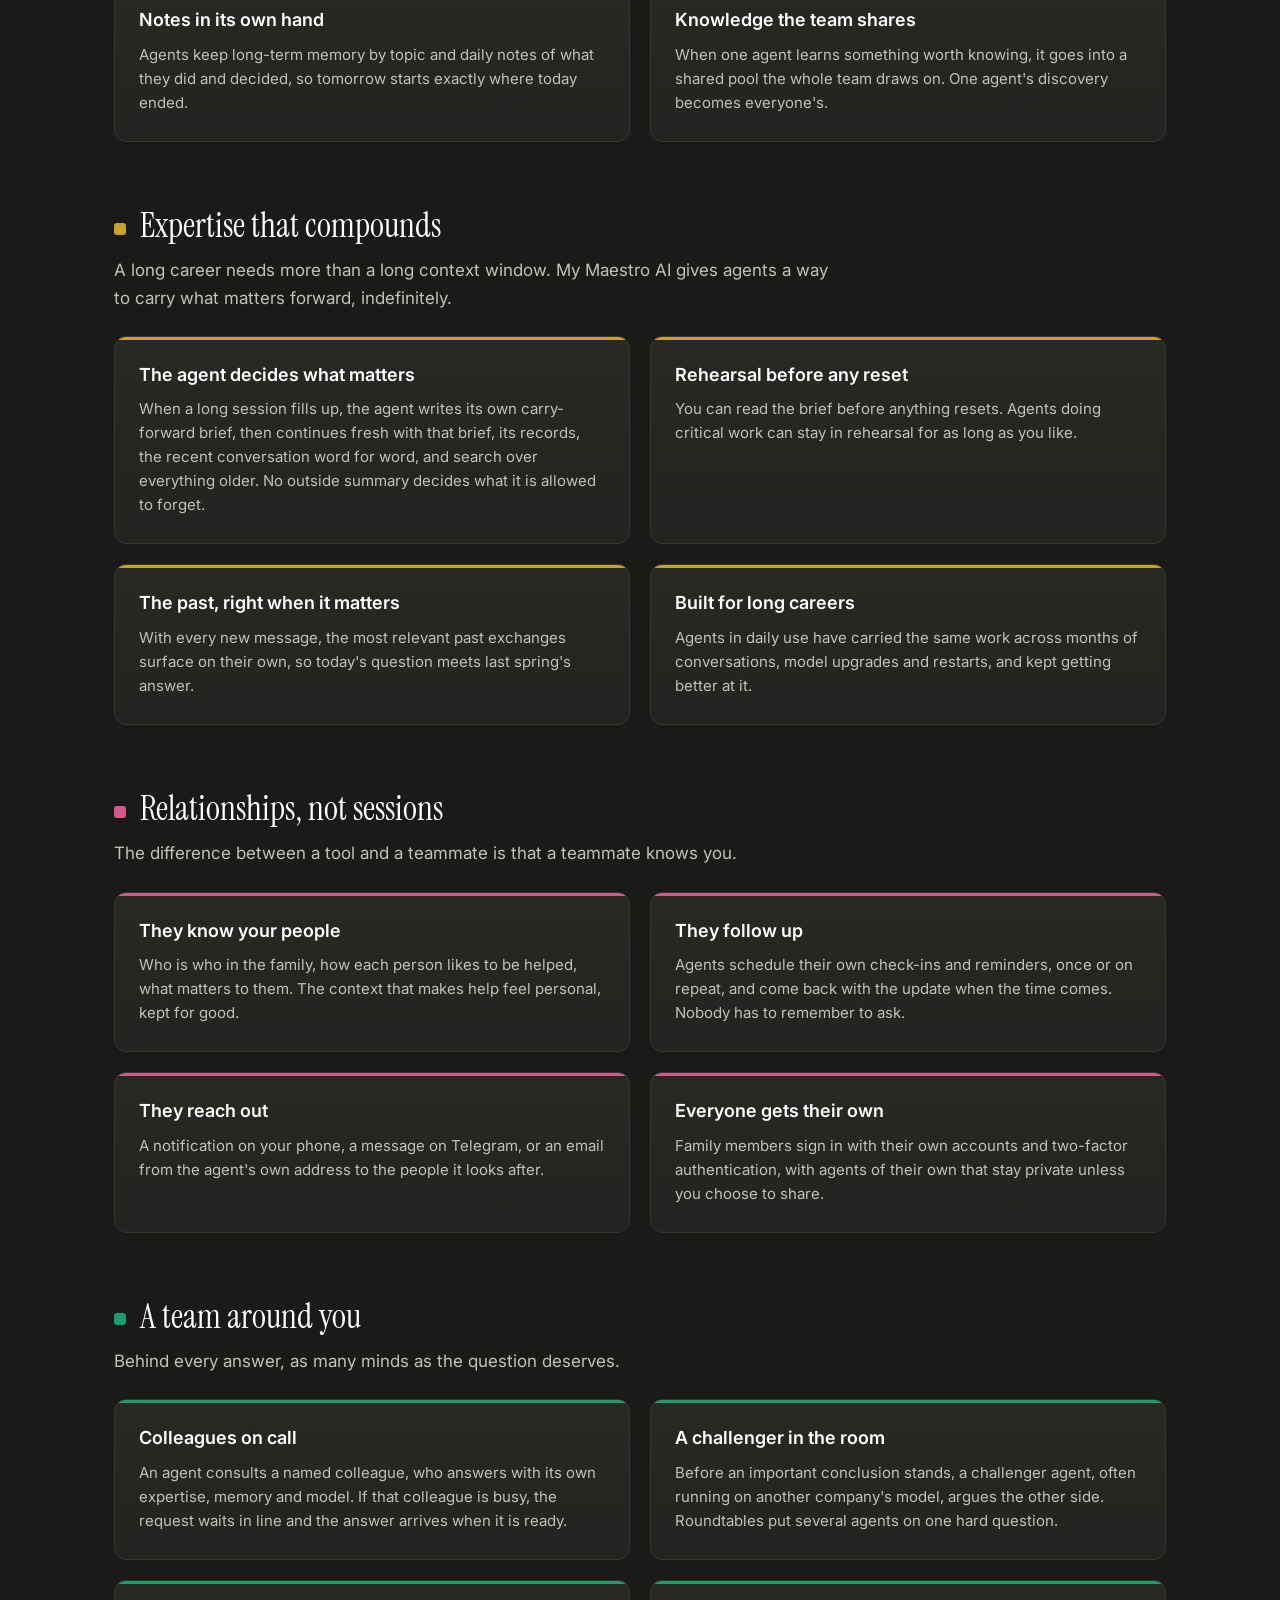
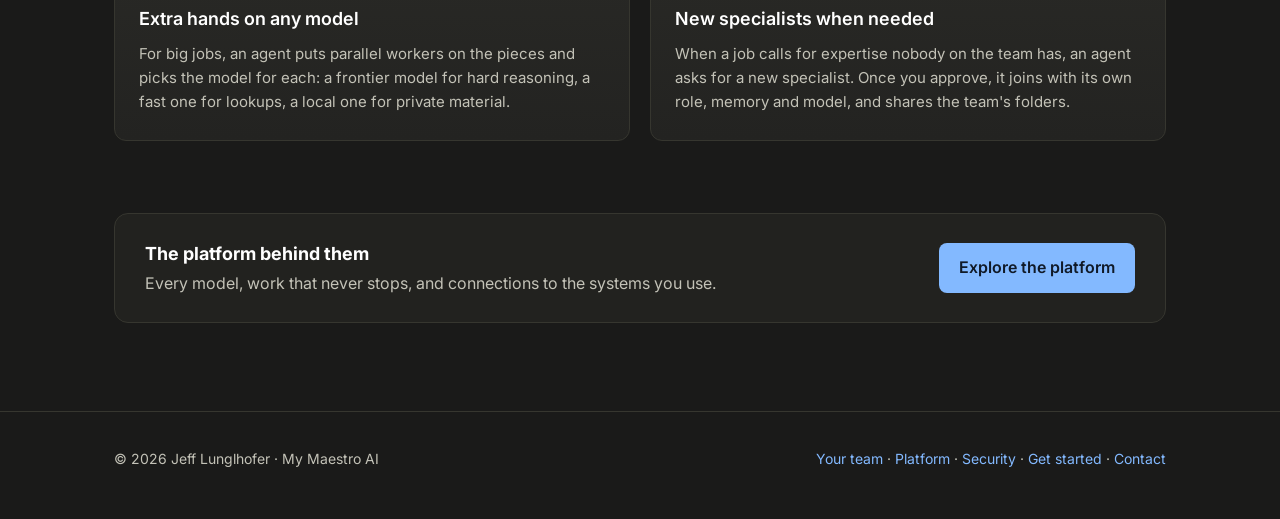
==== commit 7d9b05c8: "Security notice: red "Upgrade now" for 5.9.1" ====
--- a/agents/index.html
+++ b/agents/index.html
@@ -31,7 +31,7 @@
 </head>
 <body>
 <!-- security-notice:start (5.9.1; take down after 2026-11-25) -->
-<aside class="notice" aria-label="Security update"><div class="wrap"><p><span aria-hidden="true">🔒 </span><b>Security update, November 11:</b> Node.js released security fixes, the most serious rated high. Running My Maestro AI? Update your Maestro, then its Node.js. <a href="/start/#update">How to update&nbsp;→</a></p></div></aside>
+<aside class="notice urgent" aria-label="Security update"><div class="wrap"><p><span aria-hidden="true">🔒 </span><b>Upgrade now:</b> My Maestro AI 5.9.1 is out with the Node.js security fixes of November 11, the most serious rated high. Update your Maestro, then its Node.js. <a href="/start/#update">How to update&nbsp;→</a></p></div></aside>
 <!-- security-notice:end -->
 <header><div class="wrap">
   <a class="brand" href="/"><img src="/hub-192.png" alt="">My Maestro AI</a>
--- a/styles.css
+++ b/styles.css
@@ -143,3 +143,6 @@
 .rec-card ul { margin:8px 0 0 18px; padding:0; color:var(--dim) } .rec-card li { margin:7px 0 }
 .fine { font-size:13px; color:var(--gray); margin:16px 0 0 }
 @media (max-width:820px) { .tb { grid-template-columns:1fr; padding:26px 22px; gap:22px } }
+/* Urgent security notice (red): an update people should install now */
+.notice.urgent p { color:#ffffff; background:#c81e1e; border-color:#991b1b; box-shadow:0 4px 18px rgba(200,30,30,.32) }
+.notice.urgent b, .notice.urgent a { color:#ffffff }
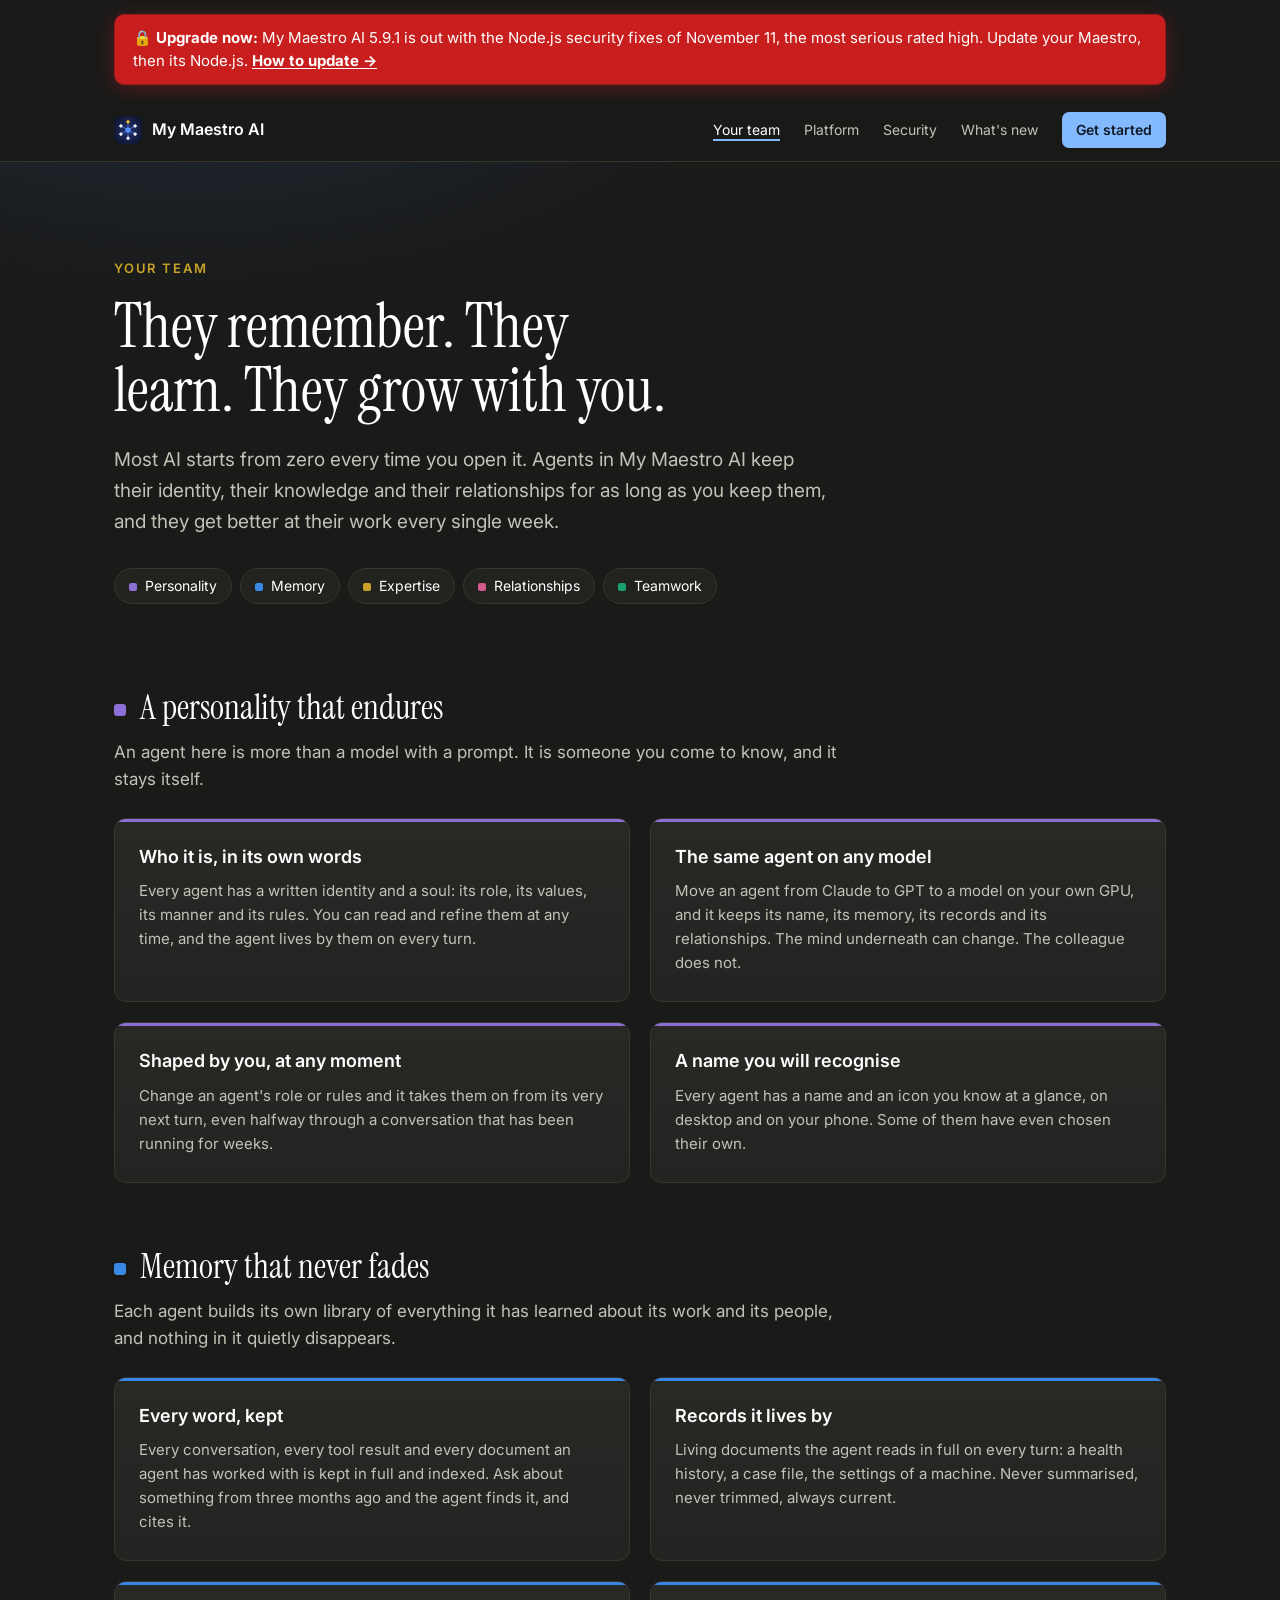
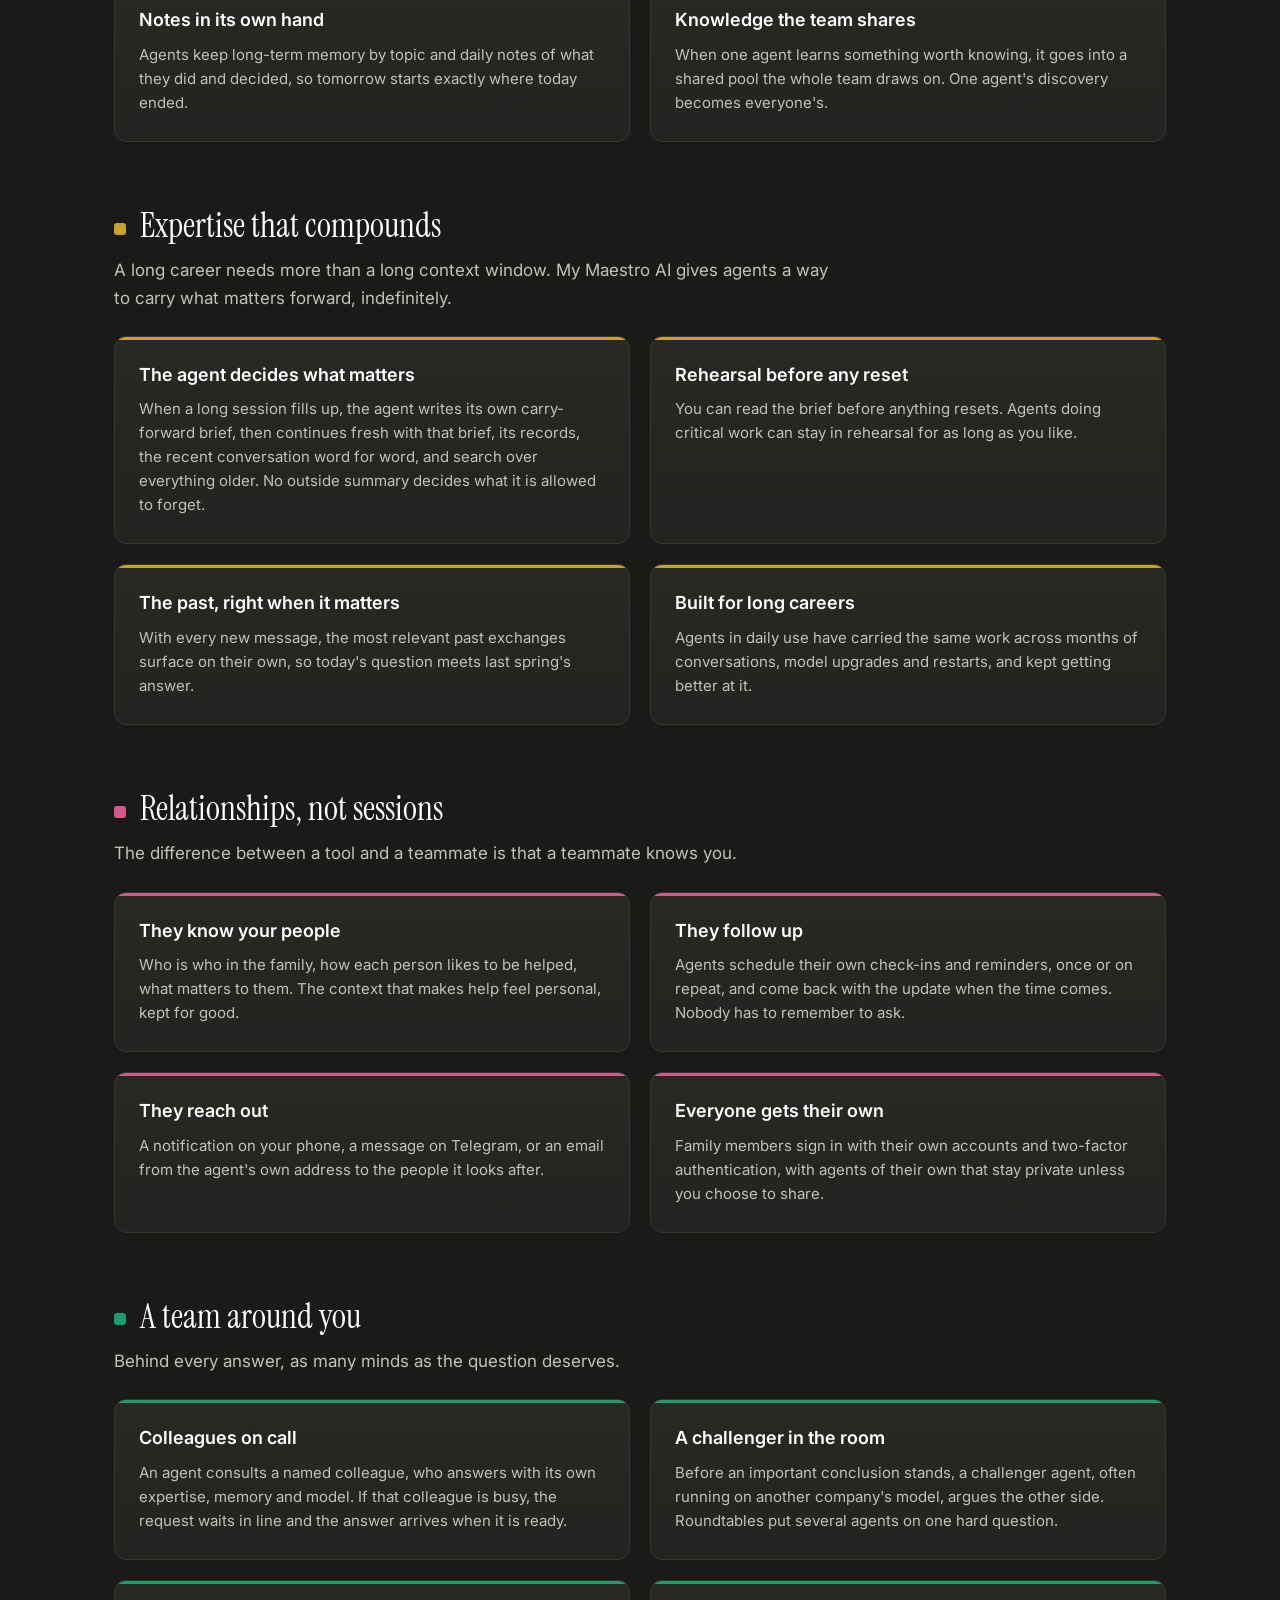
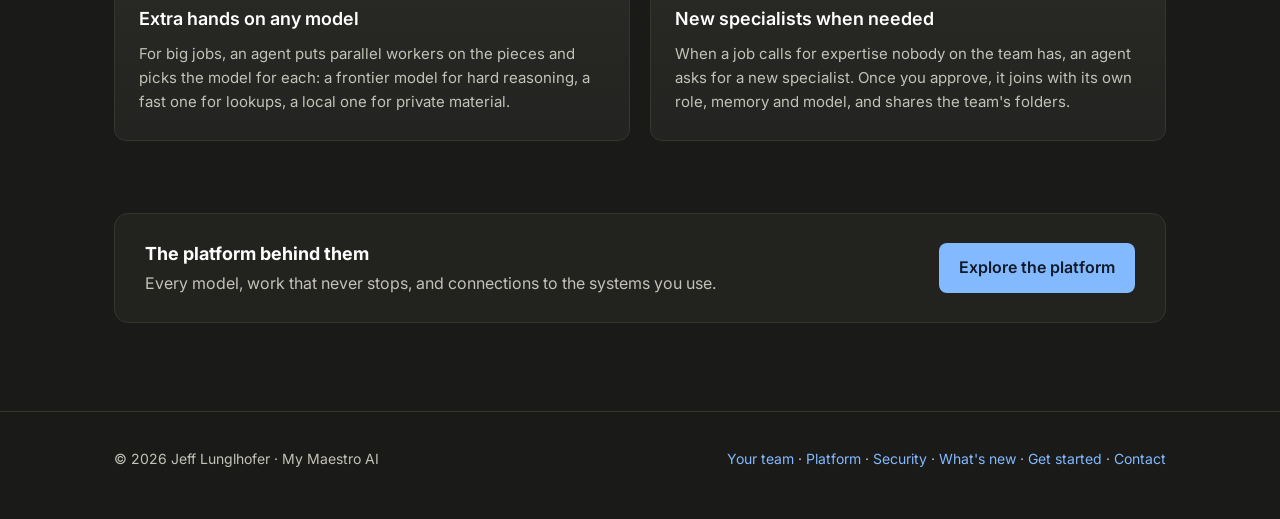
==== commit 7203ef79: "What's new page, a New this month strip on the home page, and remote computers in the top features" ====
--- a/agents/index.html
+++ b/agents/index.html
@@ -35,7 +35,7 @@
 <!-- security-notice:end -->
 <header><div class="wrap">
   <a class="brand" href="/"><img src="/hub-192.png" alt="">My Maestro AI</a>
-  <nav aria-label="Main"><a href="/agents/" aria-current="page">Your team</a><a href="/platform/">Platform</a><a href="/security/">Security</a><a class="nav-cta" href="/start/">Get started</a></nav>
+  <nav aria-label="Main"><a href="/agents/" aria-current="page">Your team</a><a href="/platform/">Platform</a><a href="/security/">Security</a><a href="/whats-new/">What's new</a><a class="nav-cta" href="/start/">Get started</a></nav>
 </div></header>
 
 <div class="page-hero"><div class="wrap">
@@ -103,7 +103,7 @@
 
 <footer class="divider"><div class="wrap">
   <div>© 2026 Jeff Lunglhofer · My Maestro AI</div>
-  <div><a href="/agents/">Your team</a> · <a href="/platform/">Platform</a> · <a href="/security/">Security</a> · <a href="/start/">Get started</a> · <a href="mailto:jeff@lunglhofer.com">Contact</a></div>
+  <div><a href="/agents/">Your team</a> · <a href="/platform/">Platform</a> · <a href="/security/">Security</a> · <a href="/whats-new/">What's new</a> · <a href="/start/">Get started</a> · <a href="mailto:jeff@lunglhofer.com">Contact</a></div>
 </div></footer>
 </body>
 </html>
--- a/styles.css
+++ b/styles.css
@@ -146,3 +146,18 @@
 /* Urgent security notice (red): an update people should install now */
 .notice.urgent p { color:#ffffff; background:#c81e1e; border-color:#991b1b; box-shadow:0 4px 18px rgba(200,30,30,.32) }
 .notice.urgent b, .notice.urgent a { color:#ffffff }
+
+/* What's new */
+.newstrip { padding:40px 0 0 }
+.ns { background:var(--bg2); border:1px solid var(--line); border-radius:14px; padding:22px 28px 24px; position:relative; overflow:hidden }
+.ns::before { content:""; position:absolute; inset:0 0 auto 0; height:3px; background:var(--gold) }
+.ns-head { display:flex; justify-content:space-between; align-items:baseline; gap:16px; flex-wrap:wrap; margin-bottom:14px }
+.ns-head .eyebrow { margin:0 }
+.ns-head .more { font-weight:600; font-size:15px }
+.ns-list { list-style:none; margin:0; padding:0; display:grid; grid-template-columns:repeat(4, 1fr); gap:14px }
+.ns-list li { background:var(--panel); border:1px solid var(--line); border-radius:10px; padding:12px 14px; color:var(--dim); font-size:14px; line-height:1.5 }
+.ns-list b { display:block; color:var(--text); font-weight:600 }
+@media (max-width:900px) { .ns-list { grid-template-columns:1fr 1fr } }
+@media (max-width:560px) { .ns-list { grid-template-columns:1fr } .ns { padding:20px 18px } }
+
+.pill.pill-new { border-color: var(--gold, #c9a227); color: var(--gold, #c9a227); }
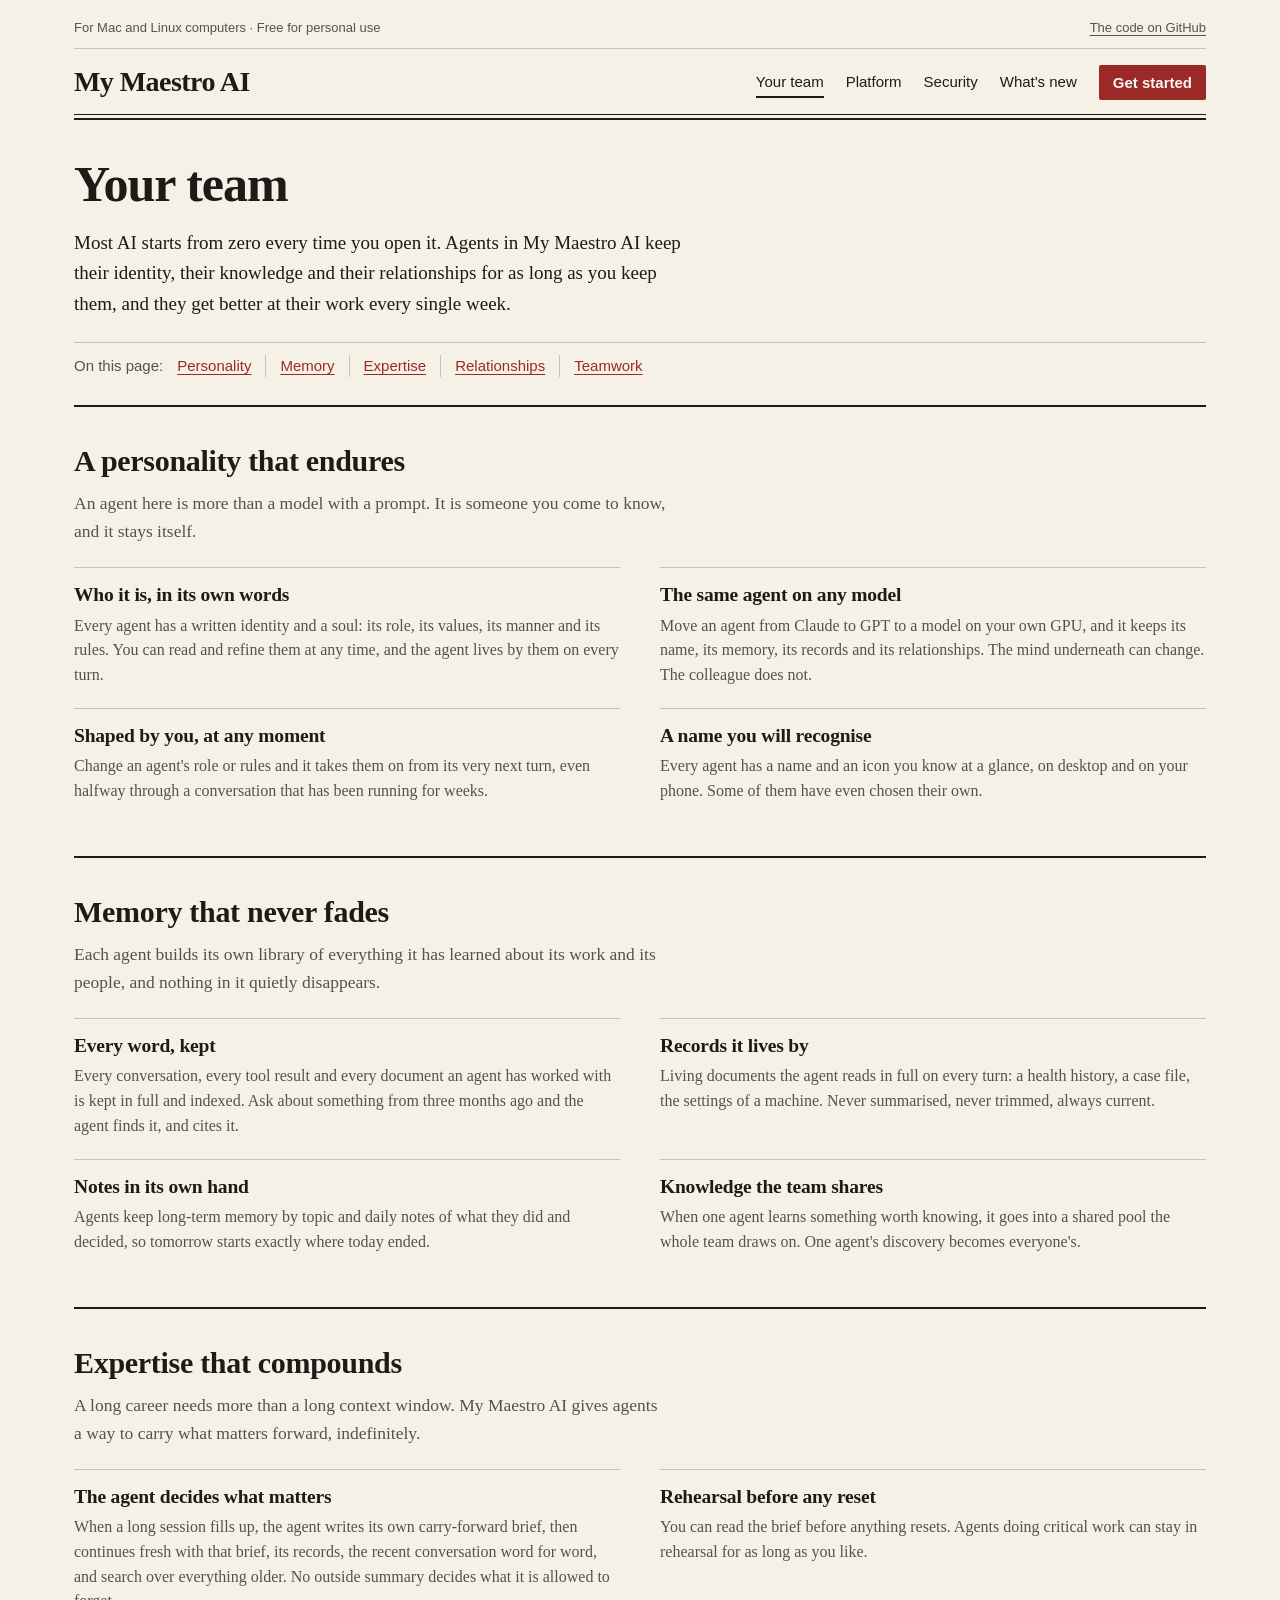
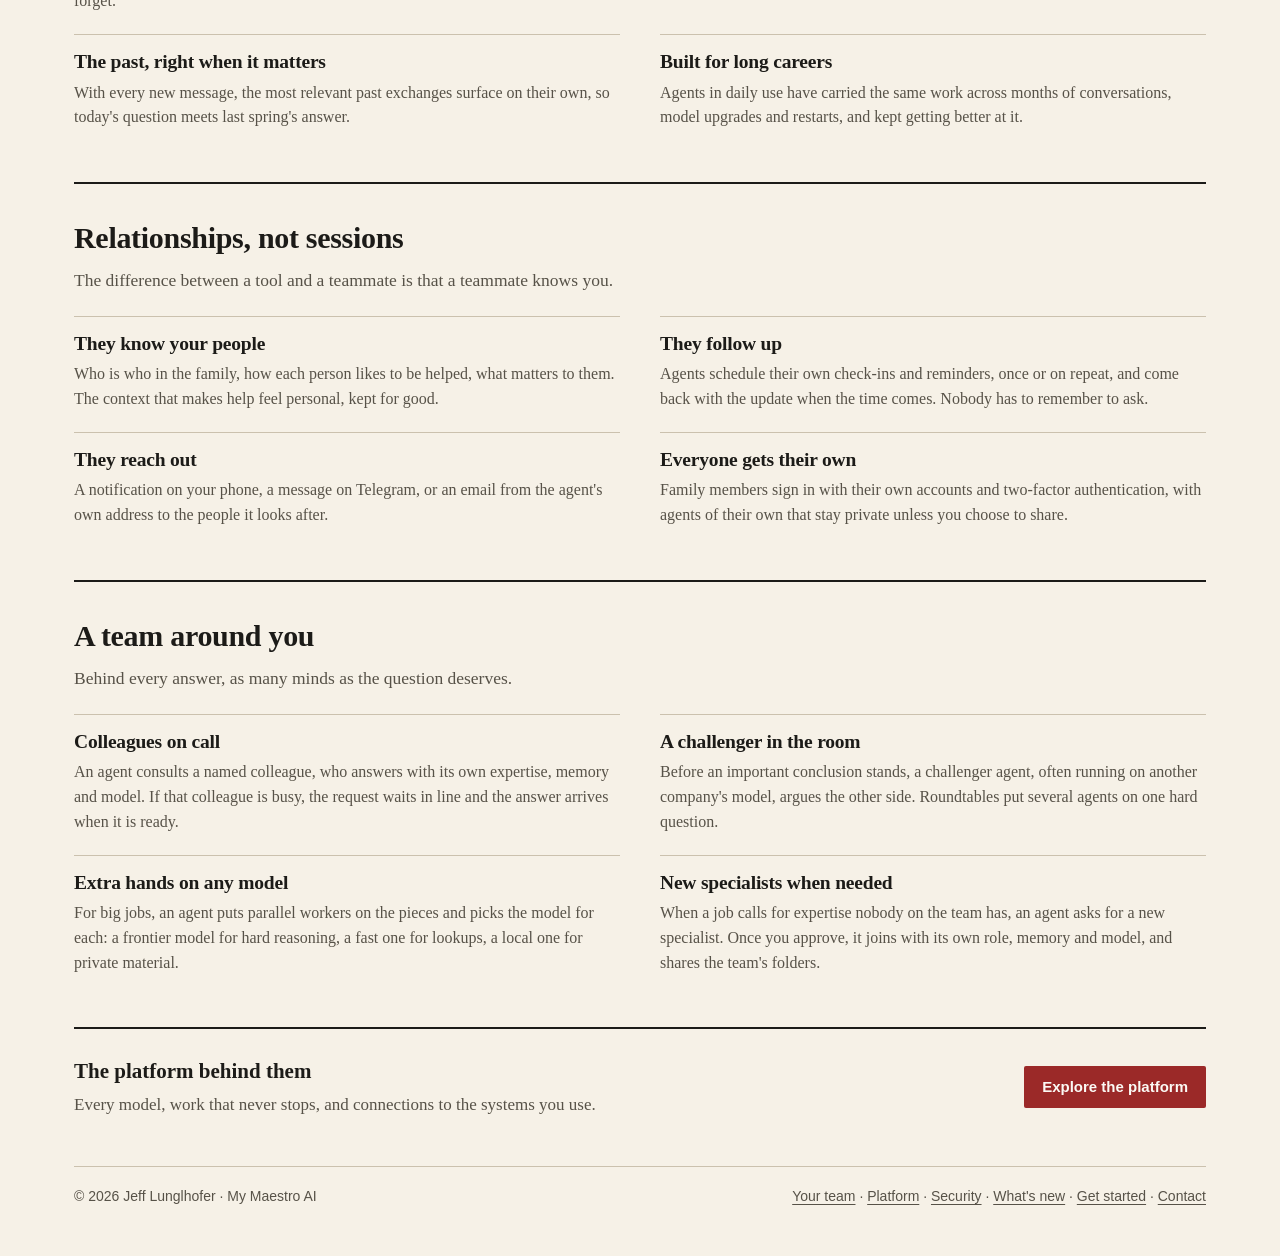
==== commit 99d4033c: "Website in the Broadsheet House design Every page moves to one shared design: warm paper, ink rules," ====
--- a/agents/index.html
+++ b/agents/index.html
@@ -15,93 +15,91 @@
 <meta property="og:image:type" content="image/png">
 <meta property="og:image:width" content="1200">
 <meta property="og:image:height" content="630">
-<meta property="og:image:alt" content="My Maestro AI. Forget agents. Meet the team that works for you.">
+<meta property="og:image:alt" content="My Maestro AI: a team of AI agents with lasting memory, running on your own computer.">
 <meta property="og:locale" content="en_US">
 <meta name="twitter:card" content="summary_large_image">
 <meta name="twitter:title" content="Your team · My Maestro AI">
 <meta name="twitter:description" content="Agents in My Maestro AI keep their personality, their knowledge and their relationships for as long as you keep them, and get better at their work every week.">
 <meta name="twitter:image" content="https://www.mymaestroai.ai/og-image.png">
-<meta name="twitter:image:alt" content="My Maestro AI. Forget agents. Meet the team that works for you.">
-<meta name="theme-color" content="#1a1a19">
+<meta name="twitter:image:alt" content="My Maestro AI: a team of AI agents with lasting memory, running on your own computer.">
+<meta name="theme-color" content="#F6F1E7">
 <link rel="apple-touch-icon" href="/hub-192.png">
 <link rel="icon" href="/hub-192.png">
-<link rel="preconnect" href="https://fonts.googleapis.com"><link rel="preconnect" href="https://fonts.gstatic.com" crossorigin>
-<link href="https://fonts.googleapis.com/css2?family=Instrument+Serif&family=Inter:wght@400;500;600&display=swap" rel="stylesheet">
 <link rel="stylesheet" href="/styles.css">
 </head>
 <body>
-<!-- security-notice:start (5.9.1; take down after 2026-11-25) -->
-<aside class="notice urgent" aria-label="Security update"><div class="wrap"><p><span aria-hidden="true">🔒 </span><b>Upgrade now:</b> My Maestro AI 5.9.1 is out with the Node.js security fixes of November 11, the most serious rated high. Update your Maestro, then its Node.js. <a href="/start/#update">How to update&nbsp;→</a></p></div></aside>
-<!-- security-notice:end -->
-<header><div class="wrap">
-  <a class="brand" href="/"><img src="/hub-192.png" alt="">My Maestro AI</a>
-  <nav aria-label="Main"><a href="/agents/" aria-current="page">Your team</a><a href="/platform/">Platform</a><a href="/security/">Security</a><a href="/whats-new/">What's new</a><a class="nav-cta" href="/start/">Get started</a></nav>
+<header class="masthead"><div class="wrap">
+  <div class="masthead-meta"><span>For Mac and Linux computers · Free for personal use</span><a href="https://github.com/mymaestroai/mymaestroai">The code on GitHub</a></div>
+  <div class="masthead-bar">
+    <a class="brand" href="/">My Maestro AI</a>
+    <nav class="site-nav" aria-label="Main"><a href="/agents/" aria-current="page">Your team</a><a href="/platform/">Platform</a><a href="/security/">Security</a><a href="/whats-new/">What's new</a><a class="nav-cta" href="/start/">Get started</a></nav>
+  </div>
+  <div class="masthead-rule"></div>
 </div></header>
 
 <div class="page-hero"><div class="wrap">
-  <p class="eyebrow">Your team</p>
-  <h1>They remember. They learn. They grow with you.</h1>
+  <h1>Your team</h1>
   <p class="lead">Most AI starts from zero every time you open it. Agents in My Maestro AI keep their identity, their knowledge and their relationships for as long as you keep them, and they get better at their work every single week.</p>
   <div class="index">
-    <a href="#personality" style="--c:var(--violet)">Personality</a><a href="#memory" style="--c:var(--blue)">Memory</a><a href="#expertise" style="--c:var(--gold)">Expertise</a><a href="#relationships" style="--c:var(--rose)">Relationships</a><a href="#team" style="--c:var(--aqua)">Teamwork</a>
+    <a href="#personality">Personality</a><a href="#memory">Memory</a><a href="#expertise">Expertise</a><a href="#relationships">Relationships</a><a href="#team">Teamwork</a>
   </div>
 </div></div>
 
 <div class="wrap">
-  <div class="group" id="personality" style="--c:var(--violet)"><h2><span></span>A personality that endures</h2>
+  <div class="group" id="personality"><h2>A personality that endures</h2>
     <p class="gintro">An agent here is more than a model with a prompt. It is someone you come to know, and it stays itself.</p>
     <div class="grid g4">
-      <div class="card" style="--c:var(--violet)"><h4>Who it is, in its own words</h4><p>Every agent has a written identity and a soul: its role, its values, its manner and its rules. You can read and refine them at any time, and the agent lives by them on every turn.</p></div>
-      <div class="card" style="--c:var(--violet)"><h4>The same agent on any model</h4><p>Move an agent from Claude to GPT to a model on your own GPU, and it keeps its name, its memory, its records and its relationships. The mind underneath can change. The colleague does not.</p></div>
-      <div class="card" style="--c:var(--violet)"><h4>Shaped by you, at any moment</h4><p>Change an agent's role or rules and it takes them on from its very next turn, even halfway through a conversation that has been running for weeks.</p></div>
-      <div class="card" style="--c:var(--violet)"><h4>A name you will recognise</h4><p>Every agent has a name and an icon you know at a glance, on desktop and on your phone. Some of them have even chosen their own.</p></div>
+      <div class="card"><h4>Who it is, in its own words</h4><p>Every agent has a written identity and a soul: its role, its values, its manner and its rules. You can read and refine them at any time, and the agent lives by them on every turn.</p></div>
+      <div class="card"><h4>The same agent on any model</h4><p>Move an agent from Claude to GPT to a model on your own GPU, and it keeps its name, its memory, its records and its relationships. The mind underneath can change. The colleague does not.</p></div>
+      <div class="card"><h4>Shaped by you, at any moment</h4><p>Change an agent's role or rules and it takes them on from its very next turn, even halfway through a conversation that has been running for weeks.</p></div>
+      <div class="card"><h4>A name you will recognise</h4><p>Every agent has a name and an icon you know at a glance, on desktop and on your phone. Some of them have even chosen their own.</p></div>
     </div>
   </div>
 
-  <div class="group" id="memory" style="--c:var(--blue)"><h2><span></span>Memory that never fades</h2>
+  <div class="group" id="memory"><h2>Memory that never fades</h2>
     <p class="gintro">Each agent builds its own library of everything it has learned about its work and its people, and nothing in it quietly disappears.</p>
     <div class="grid g4">
-      <div class="card" style="--c:var(--blue)"><h4>Every word, kept</h4><p>Every conversation, every tool result and every document an agent has worked with is kept in full and indexed. Ask about something from three months ago and the agent finds it, and cites it.</p></div>
-      <div class="card" style="--c:var(--blue)"><h4>Records it lives by</h4><p>Living documents the agent reads in full on every turn: a health history, a case file, the settings of a machine. Never summarised, never trimmed, always current.</p></div>
-      <div class="card" style="--c:var(--blue)"><h4>Notes in its own hand</h4><p>Agents keep long-term memory by topic and daily notes of what they did and decided, so tomorrow starts exactly where today ended.</p></div>
-      <div class="card" style="--c:var(--blue)"><h4>Knowledge the team shares</h4><p>When one agent learns something worth knowing, it goes into a shared pool the whole team draws on. One agent's discovery becomes everyone's.</p></div>
+      <div class="card"><h4>Every word, kept</h4><p>Every conversation, every tool result and every document an agent has worked with is kept in full and indexed. Ask about something from three months ago and the agent finds it, and cites it.</p></div>
+      <div class="card"><h4>Records it lives by</h4><p>Living documents the agent reads in full on every turn: a health history, a case file, the settings of a machine. Never summarised, never trimmed, always current.</p></div>
+      <div class="card"><h4>Notes in its own hand</h4><p>Agents keep long-term memory by topic and daily notes of what they did and decided, so tomorrow starts exactly where today ended.</p></div>
+      <div class="card"><h4>Knowledge the team shares</h4><p>When one agent learns something worth knowing, it goes into a shared pool the whole team draws on. One agent's discovery becomes everyone's.</p></div>
     </div>
   </div>
 
-  <div class="group" id="expertise" style="--c:var(--gold)"><h2><span></span>Expertise that compounds</h2>
+  <div class="group" id="expertise"><h2>Expertise that compounds</h2>
     <p class="gintro">A long career needs more than a long context window. My Maestro AI gives agents a way to carry what matters forward, indefinitely.</p>
     <div class="grid g4">
-      <div class="card" style="--c:var(--gold)"><h4>The agent decides what matters</h4><p>When a long session fills up, the agent writes its own carry-forward brief, then continues fresh with that brief, its records, the recent conversation word for word, and search over everything older. No outside summary decides what it is allowed to forget.</p></div>
-      <div class="card" style="--c:var(--gold)"><h4>Rehearsal before any reset</h4><p>You can read the brief before anything resets. Agents doing critical work can stay in rehearsal for as long as you like.</p></div>
-      <div class="card" style="--c:var(--gold)"><h4>The past, right when it matters</h4><p>With every new message, the most relevant past exchanges surface on their own, so today's question meets last spring's answer.</p></div>
-      <div class="card" style="--c:var(--gold)"><h4>Built for long careers</h4><p>Agents in daily use have carried the same work across months of conversations, model upgrades and restarts, and kept getting better at it.</p></div>
+      <div class="card"><h4>The agent decides what matters</h4><p>When a long session fills up, the agent writes its own carry-forward brief, then continues fresh with that brief, its records, the recent conversation word for word, and search over everything older. No outside summary decides what it is allowed to forget.</p></div>
+      <div class="card"><h4>Rehearsal before any reset</h4><p>You can read the brief before anything resets. Agents doing critical work can stay in rehearsal for as long as you like.</p></div>
+      <div class="card"><h4>The past, right when it matters</h4><p>With every new message, the most relevant past exchanges surface on their own, so today's question meets last spring's answer.</p></div>
+      <div class="card"><h4>Built for long careers</h4><p>Agents in daily use have carried the same work across months of conversations, model upgrades and restarts, and kept getting better at it.</p></div>
     </div>
   </div>
 
-  <div class="group" id="relationships" style="--c:var(--rose)"><h2><span></span>Relationships, not sessions</h2>
+  <div class="group" id="relationships"><h2>Relationships, not sessions</h2>
     <p class="gintro">The difference between a tool and a teammate is that a teammate knows you.</p>
     <div class="grid g4">
-      <div class="card" style="--c:var(--rose)"><h4>They know your people</h4><p>Who is who in the family, how each person likes to be helped, what matters to them. The context that makes help feel personal, kept for good.</p></div>
-      <div class="card" style="--c:var(--rose)"><h4>They follow up</h4><p>Agents schedule their own check-ins and reminders, once or on repeat, and come back with the update when the time comes. Nobody has to remember to ask.</p></div>
-      <div class="card" style="--c:var(--rose)"><h4>They reach out</h4><p>A notification on your phone, a message on Telegram, or an email from the agent's own address to the people it looks after.</p></div>
-      <div class="card" style="--c:var(--rose)"><h4>Everyone gets their own</h4><p>Family members sign in with their own accounts and two-factor authentication, with agents of their own that stay private unless you choose to share.</p></div>
+      <div class="card"><h4>They know your people</h4><p>Who is who in the family, how each person likes to be helped, what matters to them. The context that makes help feel personal, kept for good.</p></div>
+      <div class="card"><h4>They follow up</h4><p>Agents schedule their own check-ins and reminders, once or on repeat, and come back with the update when the time comes. Nobody has to remember to ask.</p></div>
+      <div class="card"><h4>They reach out</h4><p>A notification on your phone, a message on Telegram, or an email from the agent's own address to the people it looks after.</p></div>
+      <div class="card"><h4>Everyone gets their own</h4><p>Family members sign in with their own accounts and two-factor authentication, with agents of their own that stay private unless you choose to share.</p></div>
     </div>
   </div>
 
-  <div class="group" id="team" style="--c:var(--aqua)"><h2><span></span>A team around you</h2>
+  <div class="group" id="team"><h2>A team around you</h2>
     <p class="gintro">Behind every answer, as many minds as the question deserves.</p>
     <div class="grid g4">
-      <div class="card" style="--c:var(--aqua)"><h4>Colleagues on call</h4><p>An agent consults a named colleague, who answers with its own expertise, memory and model. If that colleague is busy, the request waits in line and the answer arrives when it is ready.</p></div>
-      <div class="card" style="--c:var(--aqua)"><h4>A challenger in the room</h4><p>Before an important conclusion stands, a challenger agent, often running on another company's model, argues the other side. Roundtables put several agents on one hard question.</p></div>
-      <div class="card" style="--c:var(--aqua)"><h4>Extra hands on any model</h4><p>For big jobs, an agent puts parallel workers on the pieces and picks the model for each: a frontier model for hard reasoning, a fast one for lookups, a local one for private material.</p></div>
-      <div class="card" style="--c:var(--aqua)"><h4>New specialists when needed</h4><p>When a job calls for expertise nobody on the team has, an agent asks for a new specialist. Once you approve, it joins with its own role, memory and model, and shares the team's folders.</p></div>
+      <div class="card"><h4>Colleagues on call</h4><p>An agent consults a named colleague, who answers with its own expertise, memory and model. If that colleague is busy, the request waits in line and the answer arrives when it is ready.</p></div>
+      <div class="card"><h4>A challenger in the room</h4><p>Before an important conclusion stands, a challenger agent, often running on another company's model, argues the other side. Roundtables put several agents on one hard question.</p></div>
+      <div class="card"><h4>Extra hands on any model</h4><p>For big jobs, an agent puts parallel workers on the pieces and picks the model for each: a frontier model for hard reasoning, a fast one for lookups, a local one for private material.</p></div>
+      <div class="card"><h4>New specialists when needed</h4><p>When a job calls for expertise nobody on the team has, an agent asks for a new specialist. Once you approve, it joins with its own role, memory and model, and shares the team's folders.</p></div>
     </div>
   </div>
 
   <div class="next"><div><strong>The platform behind them</strong><p>Every model, work that never stops, and connections to the systems you use.</p></div><a class="cta" href="/platform/">Explore the platform</a></div>
 </div>
 
-<footer class="divider"><div class="wrap">
+<footer><div class="wrap">
   <div>© 2026 Jeff Lunglhofer · My Maestro AI</div>
   <div><a href="/agents/">Your team</a> · <a href="/platform/">Platform</a> · <a href="/security/">Security</a> · <a href="/whats-new/">What's new</a> · <a href="/start/">Get started</a> · <a href="mailto:jeff@lunglhofer.com">Contact</a></div>
 </div></footer>
--- a/styles.css
+++ b/styles.css
@@ -1,163 +1,220 @@
-:root { --bg:#1a1a19; --bg2:#22221f; --panel:#262623; --line:#36362f; --text:#ffffff; --dim:#c3c2b7; --blue:#3987e5; --blue-l:#83b9ff; --orange:#d95926; --aqua:#199e70; --violet:#8b6fd6; --gold:#c9a227; --rose:#d4588b; --gray:#a7a69b; }
+/* My Maestro AI website: Broadsheet House */
+:root {
+  --paper:#F6F1E7; --linen:#ECE4D5; --sheet:#FBF9F4; --ochre:#E6D9BE;
+  --ink:#1C1B18; --muted:#575248; --rule:#CBC1AE;
+  --carmine:#9B2928; --carmine-dark:#7D1F1E; --botanical:#29523D;
+  --serif:"Iowan Old Style", "Palatino Linotype", Palatino, "Book Antiqua", Georgia, serif;
+  --sans:-apple-system, BlinkMacSystemFont, "Segoe UI", Roboto, Helvetica, Arial, sans-serif;
+  --mono:ui-monospace, "SF Mono", Menlo, Monaco, Consolas, monospace;
+}
 * { box-sizing:border-box }
 html { scroll-behavior:smooth }
-@media (prefers-reduced-motion:reduce) { html { scroll-behavior:auto } *, *::before, *::after { animation:none !important; transition:none !important } }
-body { margin:0; background:var(--bg); color:var(--text); font:16px/1.6 Inter, -apple-system, "Segoe UI", Roboto, Helvetica, Arial, sans-serif; }
-a { color:var(--blue-l); text-decoration:none } a:hover { text-decoration:underline }
-a:focus-visible, button:focus-visible { outline:3px solid var(--gold); outline-offset:4px }
-h1, h2, .pillar h3 { font-family:"Instrument Serif", Georgia, "Times New Roman", serif; font-weight:400; letter-spacing:0 }
-.wrap { max-width:1100px; margin:0 auto; padding:0 24px }
-section { padding:88px 0; scroll-margin-top:76px }
-.divider { border-top:1px solid var(--line) }
-
-/* Header and navigation */
-header { position:sticky; top:0; background:rgba(26,26,25,.9); backdrop-filter:blur(10px); border-bottom:1px solid var(--line); z-index:5 }
-header .wrap { display:flex; align-items:center; justify-content:space-between; min-height:62px; gap:16px }
-.brand { display:flex; align-items:center; gap:10px; font-weight:600; color:var(--text); white-space:nowrap } .brand:hover { text-decoration:none }
-.brand img { width:28px; height:28px; border-radius:7px }
-nav { display:flex; align-items:center; gap:24px }
-nav a { color:var(--dim); font-size:14px; white-space:nowrap } nav a:hover { color:var(--text); text-decoration:none }
-nav a[aria-current="page"] { color:var(--text); box-shadow:inset 0 -2px 0 var(--blue-l) }
-nav a.nav-cta { color:#101a28; background:var(--blue-l); padding:7px 14px; border-radius:7px; font-weight:600; box-shadow:none } nav a.nav-cta:hover { filter:brightness(1.06) }
-
-/* Heroes */
-.hero { padding:112px 0 84px; background:radial-gradient(900px 420px at 18% -10%, rgba(57,135,229,.16), transparent 60%), radial-gradient(700px 360px at 92% 10%, rgba(212,88,139,.08), transparent 60%) }
-.hero .wrap { display:grid; grid-template-columns:1.15fr .85fr; gap:48px; align-items:center }
-.hero h1 { font-size:clamp(2.6rem, 5.2vw, 4.1rem); line-height:1.06; margin:0 0 22px; max-width:17ch; text-wrap:balance }
-.hero h1 em { font-style:italic; color:var(--blue-l) }
-.hero-pre { font-family:"Instrument Serif", Georgia, serif; font-style:italic; font-size:clamp(1.5rem, 2.6vw, 2rem); color:var(--gold); margin:0 0 8px; line-height:1.2 }
-.page-hero { padding:96px 0 28px; background:radial-gradient(900px 380px at 15% -20%, rgba(57,135,229,.14), transparent 60%) }
-.page-hero h1 { font-size:clamp(2.4rem, 5vw, 3.8rem); line-height:1.06; margin:0 0 20px; max-width:20ch; text-wrap:balance }
-.eyebrow { font-size:13px; letter-spacing:.14em; text-transform:uppercase; color:var(--gold); margin:0 0 16px; font-weight:600 }
-p.lead { font-size:19px; color:var(--dim); max-width:60ch; line-height:1.65; margin:0 0 30px }
-.cta { display:inline-block; background:var(--blue-l); color:#101a28; padding:12px 20px; border-radius:8px; font-weight:600 } .cta:hover { text-decoration:none; filter:brightness(1.06) }
-.cta.alt { background:transparent; border:1px solid var(--line); color:var(--text); margin-left:10px } .cta.alt:hover { border-color:var(--dim) }
-.cta.alt.solo { margin-left:0 }
-.pills { margin-top:34px; display:flex; flex-wrap:wrap; gap:8px }
-.pill { font-size:13px; color:var(--dim); border:1px solid var(--line); border-radius:999px; padding:5px 12px; background:var(--bg2) }
-.graph { width:100%; height:auto; display:block } .graph .pulse { animation:pulse 3.2s ease-in-out infinite } .graph .p2 { animation-delay:1.1s } .graph .p3 { animation-delay:2.2s }
-@keyframes pulse { 0%,100% { opacity:.25 } 50% { opacity:.7 } }
-
-/* Section text */
-h2 { font-size:40px; line-height:1.15; margin:0 0 12px } .sub { color:var(--dim); margin:0 0 40px; max-width:64ch; font-size:17px }
-.two { display:grid; grid-template-columns:1.1fr .9fr; gap:48px; align-items:center }
-.two.even { grid-template-columns:1fr 1fr; align-items:start }
-ul.check { list-style:none; padding:0; margin:0 } ul.check li { padding:8px 0 8px 28px; position:relative; color:var(--dim) } ul.check li::before { content:"✓"; color:var(--aqua); position:absolute; left:4px; font-weight:700 }
-
-
-/* Pillars */
-.pillars { display:grid; grid-template-columns:1fr 1fr; gap:22px }
-.pillar { position:relative; overflow:hidden; background:linear-gradient(180deg, #2a2a27, #232321); border:1px solid var(--line); border-radius:14px; padding:30px 30px 28px }
-.pillar::before { content:""; position:absolute; inset:0 0 auto 0; height:3px; background:var(--c) }
-.pillar h3 { font-size:30px; line-height:1.15; margin:0 0 12px }
-.pillar p { margin:0; color:var(--dim); font-size:16px }
-.pillar a.more { display:inline-block; margin-top:16px; font-weight:600; font-size:15px }
-
-/* Demo conversation */
-.demo { background:linear-gradient(145deg, #2d2e2a, #1f201d); border:1px solid var(--line); border-radius:18px; padding:26px; box-shadow:0 24px 64px #0006 }
-.demo .lbl { font-size:12px; color:var(--dim); letter-spacing:.08em; text-transform:uppercase; margin-bottom:14px }
-.msg { max-width:90%; padding:10px 14px; border-radius:12px; margin:8px 0; font-size:15px; line-height:1.55 }
-.msg.me { background:var(--blue); color:#fff; margin-left:auto; border-bottom-right-radius:4px }
-.msg.ag { background:var(--panel); border:1px solid var(--line); border-bottom-left-radius:4px }
-.msg .who { display:block; font-size:12px; color:var(--dim); margin-bottom:4px } .msg.me .who { color:#dbe9ff }
-.msg .n { color:var(--gold) } .msg .worker { display:inline-block; font-size:12px; color:var(--aqua); border:1px solid var(--line); border-radius:999px; padding:1px 8px; margin:6px 4px 0 0 }
-
-/* Card groups */
-.index { display:flex; flex-wrap:wrap; gap:8px; margin:6px 0 0 }
-.index a { font-size:14px; color:var(--text); border:1px solid var(--line); border-radius:999px; padding:6px 14px; background:var(--bg2) }
-.index a::before { content:""; display:inline-block; width:8px; height:8px; border-radius:2px; background:var(--c); margin-right:8px; vertical-align:middle }
-.index a:hover { text-decoration:none; border-color:var(--c) }
-.group { padding:56px 0 8px; scroll-margin-top:80px }
-.group h2 { font-size:34px } .group h2 span { display:inline-block; width:12px; height:12px; border-radius:3px; margin-right:14px; vertical-align:middle; background:var(--c) }
-.gintro { margin:0 0 24px; color:var(--dim); font-size:17px; max-width:66ch }
-.grid { display:grid; grid-template-columns:repeat(3, 1fr); gap:20px }
-.grid.g2 { grid-template-columns:repeat(2, 1fr) }
-.grid.g4 { grid-template-columns:repeat(2, 1fr) }
-.card { position:relative; overflow:hidden; background:linear-gradient(180deg, #282825, #232321); border:1px solid var(--line); border-radius:12px; padding:24px 24px 26px; transition:transform .15s, border-color .15s }
-.card::before { content:""; position:absolute; inset:0 0 auto 0; height:3px; background:var(--c) }
-.card:hover { border-color:color-mix(in srgb, var(--c) 45%, var(--line)); transform:translateY(-2px) }
-.card h4 { margin:0 0 8px; font-size:18px; font-weight:600 } .card p { margin:0; color:var(--dim); font-size:15px }
-.card .ico { margin-right:10px }
+@media (prefers-reduced-motion:reduce) { html { scroll-behavior:auto } }
+body { margin:0; background:var(--paper); color:var(--ink); font:17px/1.6 var(--serif); -webkit-font-smoothing:antialiased }
+a { color:var(--carmine); text-decoration:underline; text-underline-offset:3px; text-decoration-thickness:1px }
+a:hover { color:var(--ink) }
+a:focus-visible, button:focus-visible { outline:2px solid var(--ink); outline-offset:3px }
+h1, h2, h3, h4 { font-family:var(--serif); font-weight:700; letter-spacing:-0.01em; color:var(--ink) }
+.wrap { max-width:1180px; margin:0 auto; padding:0 24px }
+section, .group { scroll-margin-top:16px }
+code { font-family:var(--mono); font-size:.86em; background:var(--linen); padding:1px 5px; border-radius:2px }
+
+/* Masthead */
+.masthead .wrap { padding-top:18px }
+.masthead-meta { display:flex; justify-content:space-between; align-items:baseline; gap:6px 16px; flex-wrap:wrap; font:13px/1.5 var(--sans); color:var(--muted); padding-bottom:10px; border-bottom:1px solid var(--rule) }
+.masthead-meta a { color:var(--muted) }
+.masthead-bar { display:flex; justify-content:space-between; align-items:center; gap:14px 24px; flex-wrap:wrap; padding:16px 0 14px; border-bottom:1px solid var(--ink) }
+.masthead-rule { border-bottom:2px solid var(--ink); margin-top:3px }
+.brand { font:700 28px/1.1 var(--serif); letter-spacing:-0.02em; color:var(--ink); text-decoration:none; white-space:nowrap }
+.brand:hover { color:var(--ink) }
+.site-nav { display:flex; align-items:center; gap:8px 22px; flex-wrap:wrap; font:15px/1.4 var(--sans) }
+.site-nav a { color:var(--ink); text-decoration:none; padding:4px 0; border-bottom:2px solid transparent }
+.site-nav a:hover { color:var(--carmine); border-bottom-color:var(--carmine) }
+.site-nav a[aria-current="page"] { border-bottom-color:var(--ink) }
+.site-nav a.nav-cta { background:var(--carmine); color:var(--sheet); padding:7px 14px; border-radius:2px; border-bottom:0; font-weight:600 }
+.site-nav a.nav-cta:hover { background:var(--carmine-dark); color:var(--sheet) }
+
+/* Buttons */
+.cta { display:inline-block; background:var(--carmine); color:var(--sheet); padding:11px 18px; border-radius:2px; font:600 15px/1.3 var(--sans); text-decoration:none; margin:0 10px 10px 0 }
+.cta:hover { background:var(--carmine-dark); color:var(--sheet) }
+.cta.alt { background:transparent; color:var(--ink); border:1px solid var(--ink); padding:10px 17px }
+.cta.alt:hover { background:var(--ink); color:var(--sheet) }
+
+/* Page heading (inner pages) */
+.page-hero { padding:36px 0 0 }
+.page-hero .wrap::after { content:""; display:block; border-bottom:2px solid var(--ink); margin-top:28px }
+.page-hero h1 { font-size:clamp(34px, 4.4vw, 50px); line-height:1.12; letter-spacing:-0.02em; margin:0 0 16px; max-width:24ch }
+p.lead { font-size:19px; line-height:1.62; margin:0 0 22px; max-width:64ch }
+.index { display:flex; flex-wrap:wrap; gap:6px 0; margin:4px 0 0; padding-top:12px; border-top:1px solid var(--rule); font:15px/1.5 var(--sans) }
+.index::before { content:"On this page:"; color:var(--muted); margin-right:14px }
+.index a { padding:0 14px; border-left:1px solid var(--rule) }
+.index a:first-child { padding-left:0; border-left:0 }
+
+/* Sections of cards: ruled newspaper columns */
+.group { padding:36px 0 32px; border-bottom:2px solid var(--ink) }
+.wrap > .group:last-child { border-bottom:0 }
+.group h2 { font-size:30px; line-height:1.2; margin:0 0 10px }
+.group h2 span { display:none }
+.gintro { margin:0 0 22px; color:var(--muted); font-size:17.5px; max-width:68ch }
+.gintro b { color:var(--ink) }
+.grid { display:grid; grid-template-columns:repeat(3, 1fr); column-gap:40px }
+.grid.g2, .grid.g4 { grid-template-columns:repeat(2, 1fr) }
+.card { border-top:1px solid var(--rule); padding:14px 0 20px }
+.card h4 { font-size:19.5px; line-height:1.3; margin:0 0 6px }
+.card p { margin:0; color:var(--muted); font-size:16px; line-height:1.55 }
+.card .ico { display:none }
+.group > .card { max-width:820px }
+.rec-card { background:var(--linen); border:1px solid var(--ink); padding:16px 20px 18px; margin:0 0 20px; box-shadow:4px 4px 0 var(--ochre) }
+.rec-card ul { margin:8px 0 0 20px; padding:0; color:var(--ink); font-size:16px } .rec-card li { margin:6px 0 }
+.fine { font:13.5px/1.5 var(--sans); color:var(--muted); margin:16px 0 0 }
+
+/* Two columns */
+.two { display:grid; grid-template-columns:1.1fr .9fr; gap:48px; align-items:start }
+.two.even { grid-template-columns:1fr 1fr }
+.two > * { min-width:0 }
+ul.check { list-style:none; padding:0; margin:0 } 
+ul.check li { padding:9px 0 9px 26px; position:relative; border-bottom:1px solid var(--rule) }
+ul.check li:last-child { border-bottom:0 }
+ul.check li::before { content:"✓"; color:var(--botanical); position:absolute; left:2px; font-weight:700 }
 
 /* Steps */
-.steps { display:grid; grid-template-columns:repeat(4, 1fr); gap:20px; counter-reset:s }
-.step { background:var(--bg2); border:1px solid var(--line); border-radius:12px; padding:22px 20px 20px; position:relative }
-.step::before { counter-increment:s; content:counter(s); position:absolute; top:-12px; left:16px; background:var(--c); color:#fff; font-weight:600; font-size:13px; width:24px; height:24px; border-radius:12px; display:flex; align-items:center; justify-content:center }
-.step h4 { margin:6px 0 6px; font-size:16px; font-weight:600 } .step p { margin:0; color:var(--dim); font-size:14px }
-code { font-size:13px; background:var(--panel); padding:1px 5px; border-radius:4px }
-.providers { display:flex; flex-wrap:wrap; gap:10px; margin-top:12px } .providers span { background:var(--panel); border:1px solid var(--line); border-radius:8px; padding:8px 14px; font-size:14px }
-
-/* Closing band and footer */
-.band { text-align:center; padding:96px 0; background:radial-gradient(700px 300px at 50% 0%, rgba(57,135,229,.12), transparent 70%) }
-.band .sub { margin:0 auto 28px }
-.next { margin:64px 0 88px; display:flex; justify-content:space-between; align-items:center; gap:20px; flex-wrap:wrap; background:var(--bg2); border:1px solid var(--line); border-radius:14px; padding:26px 30px }
-.next p { margin:0; color:var(--dim) } .next strong { color:var(--text); display:block; font-size:18px; margin-bottom:2px }
-footer { padding:36px 0 48px; color:var(--dim); font-size:14px } footer .wrap { display:flex; justify-content:space-between; flex-wrap:wrap; gap:12px }
+.steps { display:grid; grid-template-columns:repeat(4, 1fr); column-gap:32px; counter-reset:s }
+.steps.s2 { grid-template-columns:repeat(2, 1fr) }
+.step { border-top:2px solid var(--ink); padding:12px 0 18px }
+.step h4 { margin:0 0 6px; font-size:19px }
+.step h4::before { counter-increment:s; content:counter(s) ". "; color:var(--carmine) }
+.step p { margin:0; color:var(--muted); font-size:16px; line-height:1.55 }
+.step b { color:var(--ink) }
+.providers { font:15px/1.7 var(--sans); color:var(--ink) }
+.providers span:not(:last-child)::after { content:" · "; color:var(--muted) }
+
+/* Install command */
+.cmd-cap { font:14px/1.5 var(--sans); color:var(--muted); margin:20px 0 8px }
+.cmdbox { display:flex; align-items:stretch; border:1px solid var(--ink); background:var(--sheet); margin:0 0 14px; max-width:720px; min-width:0 }
+.cmdbox code { flex:1; min-width:0; background:none; border-radius:0; padding:11px 13px; font:14px/1.45 var(--mono); color:var(--ink); overflow-x:auto; white-space:nowrap }
+.cmdbox button { flex-shrink:0; background:var(--ink); color:var(--sheet); border:0; padding:0 18px; font:600 13.5px/1 var(--sans); cursor:pointer }
+.cmdbox button:hover { background:var(--carmine) }
+.small-note { font:14.5px/1.6 var(--sans); color:var(--muted); margin:0 0 8px; max-width:78ch }
+
+/* Closing sections */
+.next { display:flex; justify-content:space-between; align-items:center; gap:16px 24px; flex-wrap:wrap; padding:26px 0 8px }
+.next p { margin:0; color:var(--muted) } .next strong { display:block; font-size:21px; color:var(--ink); margin-bottom:2px }
+.next .cta { margin:0 }
+.band { background:var(--linen); border-top:2px solid var(--ink); border-bottom:2px solid var(--ink); padding:32px 0 26px; margin-top:36px }
+.band h2 { font-size:30px; margin:0 0 8px }
+.band .sub { color:var(--muted); margin:0 0 4px }
+.sub { color:var(--muted); margin:0 0 22px; max-width:66ch; font-size:17.5px }
+footer { margin-top:40px; font:14px/1.6 var(--sans); color:var(--muted) }
+footer .wrap::before { content:""; flex-basis:100%; border-top:1px solid var(--rule); margin-bottom:8px }
+footer .wrap { display:flex; justify-content:space-between; flex-wrap:wrap; gap:10px 24px; padding-bottom:48px }
+footer a { color:var(--muted) } footer a:hover { color:var(--ink) }
+
+/* Home: lead */
+.lead-grid { display:grid; grid-template-columns:1.12fr .88fr; padding:36px 0 40px; border-bottom:2px solid var(--ink) }
+.lead-grid > * { min-width:0 }
+.lead-copy { padding-right:38px; border-right:1px solid var(--rule) }
+.lead-copy h1 { font-size:clamp(32px, 4.1vw, 48px); line-height:1.13; letter-spacing:-0.02em; margin:0 0 20px }
+.lead-prose { font-size:18.5px; line-height:1.62; margin:0 0 22px }
+.features-line { font:14px/1.6 var(--sans); color:var(--muted); border-top:1px solid var(--rule); padding-top:10px; margin:6px 0 0 }
+.install-sheet { background:var(--sheet); border:1px solid var(--ink); padding:20px 22px; box-shadow:4px 4px 0 var(--ochre); margin:12px 0 20px }
+.install-sheet h2 { font-size:20px; margin:0 0 6px }
+.install-sheet .cmd-cap { margin:0 0 10px }
+.install-sheet .cmdbox { background:var(--paper); margin-bottom:10px }
+.install-foot { font:13.5px/1.5 var(--sans); color:var(--muted); margin:0 }
+.lead-figure { padding-left:38px; display:flex; flex-direction:column; justify-content:center }
+.figure-caption { font:13px/1.5 var(--sans); color:var(--muted); margin:10px 0 0 }
+
+/* Home: app preview drawn in HTML */
+.mock-window { background:var(--sheet); border:1px solid var(--ink); font:12.5px/1.45 var(--sans); box-shadow:5px 5px 0 var(--linen) }
+.mock-titlebar { background:var(--linen); border-bottom:1px solid var(--ink); padding:8px 12px; display:flex; justify-content:space-between; align-items:center; gap:10px; font-size:12px }
+.mock-controls { display:flex; gap:6px; align-items:center }
+.mock-sq { width:8px; height:8px; border:1px solid var(--ink); display:inline-block }
+.mock-body { display:grid; grid-template-columns:148px 1fr; min-height:318px }
+.mock-rail { background:var(--linen); border-right:1px solid var(--rule); padding:10px; display:flex; flex-direction:column; justify-content:space-between }
+.mock-group-title { font-weight:600; font-size:11.5px; color:var(--muted); margin:0 0 6px; padding-bottom:3px; border-bottom:1px solid var(--rule) }
+.mock-agent { padding:6px 7px; margin-bottom:3px; display:flex; justify-content:space-between; align-items:center; gap:6px; font-size:12px }
+.mock-agent.active { background:var(--sheet); border-left:3px solid var(--carmine); font-weight:600 }
+.mock-status { font-size:11px; color:var(--botanical) }
+.mock-voice { background:var(--paper); border:1px solid var(--rule); padding:9px; margin-top:10px; text-align:center; font-size:11px }
+.mock-voice b { display:block } .mock-voice span { color:var(--muted) }
+.mock-orb { width:42px; height:42px; margin:4px auto 6px; border-radius:50%; border:1.5px solid var(--carmine); position:relative; display:flex; align-items:center; justify-content:center }
+.mock-orb::before { content:""; width:26px; height:26px; border-radius:50%; border:1px solid var(--ink) }
+.mock-orb::after { content:""; width:10px; height:10px; border-radius:50%; background:var(--carmine); position:absolute }
+.mock-sheet { padding:14px 16px; font:13.5px/1.5 var(--serif) }
+.mock-sheet-head { font:11.5px/1.4 var(--sans); color:var(--muted); border-bottom:1px solid var(--rule); padding-bottom:7px; margin-bottom:10px; display:flex; justify-content:space-between; gap:8px }
+.mock-msg { margin-bottom:11px } .mock-msg:last-child { margin-bottom:0 }
+.mock-speaker { font:600 11.5px/1.4 var(--sans); margin-bottom:2px }
+.mock-consult { font:11px/1.45 var(--mono); background:var(--paper); border-left:2px solid var(--botanical); padding:6px 8px; margin:8px 0; color:var(--muted) }
+
+/* Home: ruled sections */
+.editorial { padding:34px 0 30px; border-bottom:2px solid var(--ink) }
+.section-head { display:flex; justify-content:space-between; align-items:baseline; gap:8px 16px; flex-wrap:wrap; margin-bottom:20px; padding-bottom:12px; border-bottom:1px solid var(--rule) }
+.section-head h2 { font-size:28px; line-height:1.2; margin:0 }
+.section-head a { font:15px/1.5 var(--sans) }
+.section-head + .sub { margin-top:-6px }
+.cols { display:grid; grid-template-columns:repeat(3, 1fr) }
+.cols.c2 { grid-template-columns:repeat(2, 1fr) }
+.cols.c4 { grid-template-columns:repeat(4, 1fr) }
+.col { padding:2px 24px 18px; border-right:1px solid var(--rule) }
+.cols > .col:first-child, .cols.c3 > .col:nth-child(3n+1), .cols.c2 > .col:nth-child(2n+1) { padding-left:0 }
+.cols.c3 > .col:nth-child(3n), .cols.c2 > .col:nth-child(2n), .cols.c4 > .col:nth-child(4n) { border-right:0; padding-right:0 }
+.cols.c3 > .col:nth-child(-n+3):nth-last-child(n+4) { border-bottom:1px solid var(--rule); margin-bottom:14px }
+.cols.c2.ruled > .col:nth-child(-n+2):nth-last-child(n+3) { border-bottom:1px solid var(--rule); margin-bottom:14px }
+.col h3 { font-size:19.5px; line-height:1.3; margin:0 0 6px }
+.col p { margin:0; color:var(--muted); font-size:16px; line-height:1.55 }
+.col p + p, .col .more { margin-top:8px }
+.col .more { display:inline-block; font:15px/1.5 var(--sans) }
+.news-col h3 { font:600 15.5px/1.4 var(--sans) }
+.facts { display:grid; grid-template-columns:1fr 1fr; border-bottom:2px solid var(--ink) }
+.facts > div { padding:30px 0 26px; min-width:0 }
+.facts > div:first-child { padding-right:36px; border-right:1px solid var(--rule) }
+.facts > div:last-child { padding-left:36px }
+.facts h2 { font-size:25px; line-height:1.25; margin:0 0 12px }
+.facts p { margin:0 0 14px }
+.facts .cta { margin-top:4px }
+.security-sheet { margin-top:34px; background:var(--linen); border-top:2px solid var(--ink); border-bottom:2px solid var(--ink); padding:30px 30px 28px }
+.security-sheet .section-head { border-bottom-color:var(--rule) }
+.security-sheet .security-lead { margin:0 0 20px; max-width:80ch }
+.story { display:grid; grid-template-columns:1fr 1fr; gap:44px; align-items:start }
+.story > * { min-width:0 }
+
+/* Home: example conversation as correspondence */
+.demo { background:var(--sheet); border:1px solid var(--ink); box-shadow:5px 5px 0 var(--linen); padding:18px 22px 20px }
+.demo .lbl { font:12.5px/1.4 var(--sans); color:var(--muted); border-bottom:1px solid var(--rule); padding-bottom:8px; margin-bottom:12px }
+.msg { margin:0 0 14px; font-size:16px; line-height:1.55 }
+.msg:last-child { margin-bottom:0 }
+.msg.me { border-left:3px solid var(--carmine); padding-left:12px }
+.msg .who { display:block; font:600 12.5px/1.4 var(--sans); color:var(--ink); margin-bottom:2px }
+.msg .n { font-weight:700 }
+.msg .worker { display:block; font:12px/1.45 var(--mono); color:var(--muted); background:var(--paper); border-left:2px solid var(--botanical); padding:5px 8px; margin-top:8px }
 
 @media (max-width:900px) {
-  header .wrap { flex-wrap:wrap; padding-top:10px; padding-bottom:10px; gap:8px 16px }
-  nav { width:100%; gap:18px; overflow-x:auto; padding-bottom:4px }
-  .hero .wrap, .two, .two.even { grid-template-columns:1fr } .hero svg { display:none }
-  .hero { padding-top:72px } .page-hero { padding-top:64px }
-  .grid, .steps, .pillars { grid-template-columns:1fr 1fr }
-  h2 { font-size:32px } .group h2 { font-size:28px } section { padding:64px 0 }
+  .lead-grid { grid-template-columns:1fr; gap:30px }
+  .lead-copy { padding-right:0; border-right:0; border-bottom:1px solid var(--rule); padding-bottom:30px }
+  .lead-figure { padding-left:0 }
+  .facts, .story, .two, .two.even { grid-template-columns:1fr }
+  .story { gap:26px }
+  .facts > div:first-child { padding-right:0; border-right:0; border-bottom:1px solid var(--rule) }
+  .facts > div:last-child { padding-left:0 }
+  .grid, .steps, .cols.c4 { grid-template-columns:1fr 1fr }
+  .cols.c3 { grid-template-columns:1fr 1fr }
+  .cols .col { padding:2px 0 16px !important; border-right:0 !important; border-bottom:1px solid var(--rule); margin-bottom:14px }
+  .cols { column-gap:28px }
 }
-@media (max-width:560px) {
-  .grid, .grid.g2, .grid.g4, .steps, .pillars { grid-template-columns:1fr }
-  .cta, .cta.alt { margin-top:10px }
-  .pillar { padding:24px } .pillar h3 { font-size:26px }
+@media (max-width:600px) {
+  body { font-size:16.5px }
+  .wrap { padding:0 16px }
+  .brand { font-size:25px }
+  .site-nav { gap:6px 18px; font-size:15px }
+  .grid, .grid.g2, .grid.g4, .steps, .steps.s2, .cols, .cols.c2, .cols.c3, .cols.c4 { grid-template-columns:1fr }
+  .mock-body { grid-template-columns:1fr }
+  .mock-rail { border-right:0; border-bottom:1px solid var(--rule) }
+  .cmdbox { flex-direction:column }
+  .cmdbox code { white-space:normal; overflow-wrap:anywhere }
+  .cmdbox button { padding:10px; border-top:1px solid var(--ink) }
+  .security-sheet { padding:24px 16px }
+  .index { gap:6px 20px }
+  .index::before { width:100%; margin:0 }
+  .index a:nth-child(n) { padding:0; border-left:0 }
+  .mock-voice { display:none }
 }
-
-/* Install command box (Get started) */
-.cmdbox { display:flex; align-items:center; gap:12px; background:var(--panel); border:1px solid var(--line); border-radius:10px; padding:14px 16px; margin:0 0 14px; max-width:760px }
-.cmdbox code { background:none; padding:0; font-size:15px; flex:1; overflow-x:auto; white-space:nowrap; color:var(--text) }
-.cmdbox button { background:var(--blue-l); color:#101a28; border:0; border-radius:6px; padding:7px 12px; font-weight:600; cursor:pointer; font:inherit; font-size:13px }
-.small-note { color:var(--dim); font-size:14px; margin:0 0 8px; max-width:76ch }
-.cmd-cap { color:var(--dim); font-size:14px; margin:22px 0 8px }
-.hero .cmdbox { max-width:600px; margin-bottom:6px } .hero .cmdbox code { font-size:14px }
-.band .cmd-cap { margin-top:4px }
-.band .cmdbox { margin:0 auto 22px; text-align:left }
-@media (max-width: 700px) { .cmdbox code { font-size:13px; white-space:normal; overflow-wrap:anywhere } }
-.cmdbox { min-width:0; max-width:100% } .cmdbox code { min-width:0 }
-.hero .wrap > div { min-width:0 }
-
-/* Security notice bar (Node.js security releases of November 11, 2026), with the <aside class="notice"> on every page */
-.notice { font-size:15px }
-.notice .wrap { padding-top:14px; padding-bottom:14px }
-.notice p { margin:0; line-height:1.5; color:#1a1a19; background:#facc15; border:1px solid #eab308; border-radius:10px; padding:12px 18px; box-shadow:0 4px 18px rgba(250,204,21,.22) }
-.notice b { color:#1a1a19; font-weight:700 }
-.notice a { color:#1a1a19; font-weight:700; white-space:nowrap; text-decoration:underline; text-underline-offset:2px }
-.steps.s2 { grid-template-columns:repeat(2, 1fr) }
-@media (max-width:560px) { .steps.s2 { grid-template-columns:1fr } }
-
-/* "Before you install" band (home) and "Security overview" (Security) */
-.trust-band { padding:56px 0 8px }
-.tb { position:relative; overflow:hidden; display:grid; grid-template-columns:1.1fr .9fr; gap:40px; align-items:center; background:var(--bg2); border:1px solid var(--line); border-radius:14px; padding:34px 36px }
-.tb::before { content:""; position:absolute; inset:0 0 auto 0; height:3px; background:var(--blue) }
-.tb h2 { font-size:clamp(1.9rem, 3.4vw, 2.6rem); line-height:1.1; margin:0 0 14px }
-.tb p { color:var(--dim); margin:0 0 14px }
-.tb .more { font-weight:600 }
-.tb-points { list-style:none; margin:0; padding:0; display:grid; gap:12px }
-.tb-points li { background:var(--panel); border:1px solid var(--line); border-radius:10px; padding:14px 16px; color:var(--dim); font-size:15px }
-.tb-points li b { color:var(--text) }
-.rec-card ul { margin:8px 0 0 18px; padding:0; color:var(--dim) } .rec-card li { margin:7px 0 }
-.fine { font-size:13px; color:var(--gray); margin:16px 0 0 }
-@media (max-width:820px) { .tb { grid-template-columns:1fr; padding:26px 22px; gap:22px } }
-/* Urgent security notice (red): an update people should install now */
-.notice.urgent p { color:#ffffff; background:#c81e1e; border-color:#991b1b; box-shadow:0 4px 18px rgba(200,30,30,.32) }
-.notice.urgent b, .notice.urgent a { color:#ffffff }
-
-/* What's new */
-.newstrip { padding:40px 0 0 }
-.ns { background:var(--bg2); border:1px solid var(--line); border-radius:14px; padding:22px 28px 24px; position:relative; overflow:hidden }
-.ns::before { content:""; position:absolute; inset:0 0 auto 0; height:3px; background:var(--gold) }
-.ns-head { display:flex; justify-content:space-between; align-items:baseline; gap:16px; flex-wrap:wrap; margin-bottom:14px }
-.ns-head .eyebrow { margin:0 }
-.ns-head .more { font-weight:600; font-size:15px }
-.ns-list { list-style:none; margin:0; padding:0; display:grid; grid-template-columns:repeat(4, 1fr); gap:14px }
-.ns-list li { background:var(--panel); border:1px solid var(--line); border-radius:10px; padding:12px 14px; color:var(--dim); font-size:14px; line-height:1.5 }
-.ns-list b { display:block; color:var(--text); font-weight:600 }
-@media (max-width:900px) { .ns-list { grid-template-columns:1fr 1fr } }
-@media (max-width:560px) { .ns-list { grid-template-columns:1fr } .ns { padding:20px 18px } }
-
-.pill.pill-new { border-color: var(--gold, #c9a227); color: var(--gold, #c9a227); }
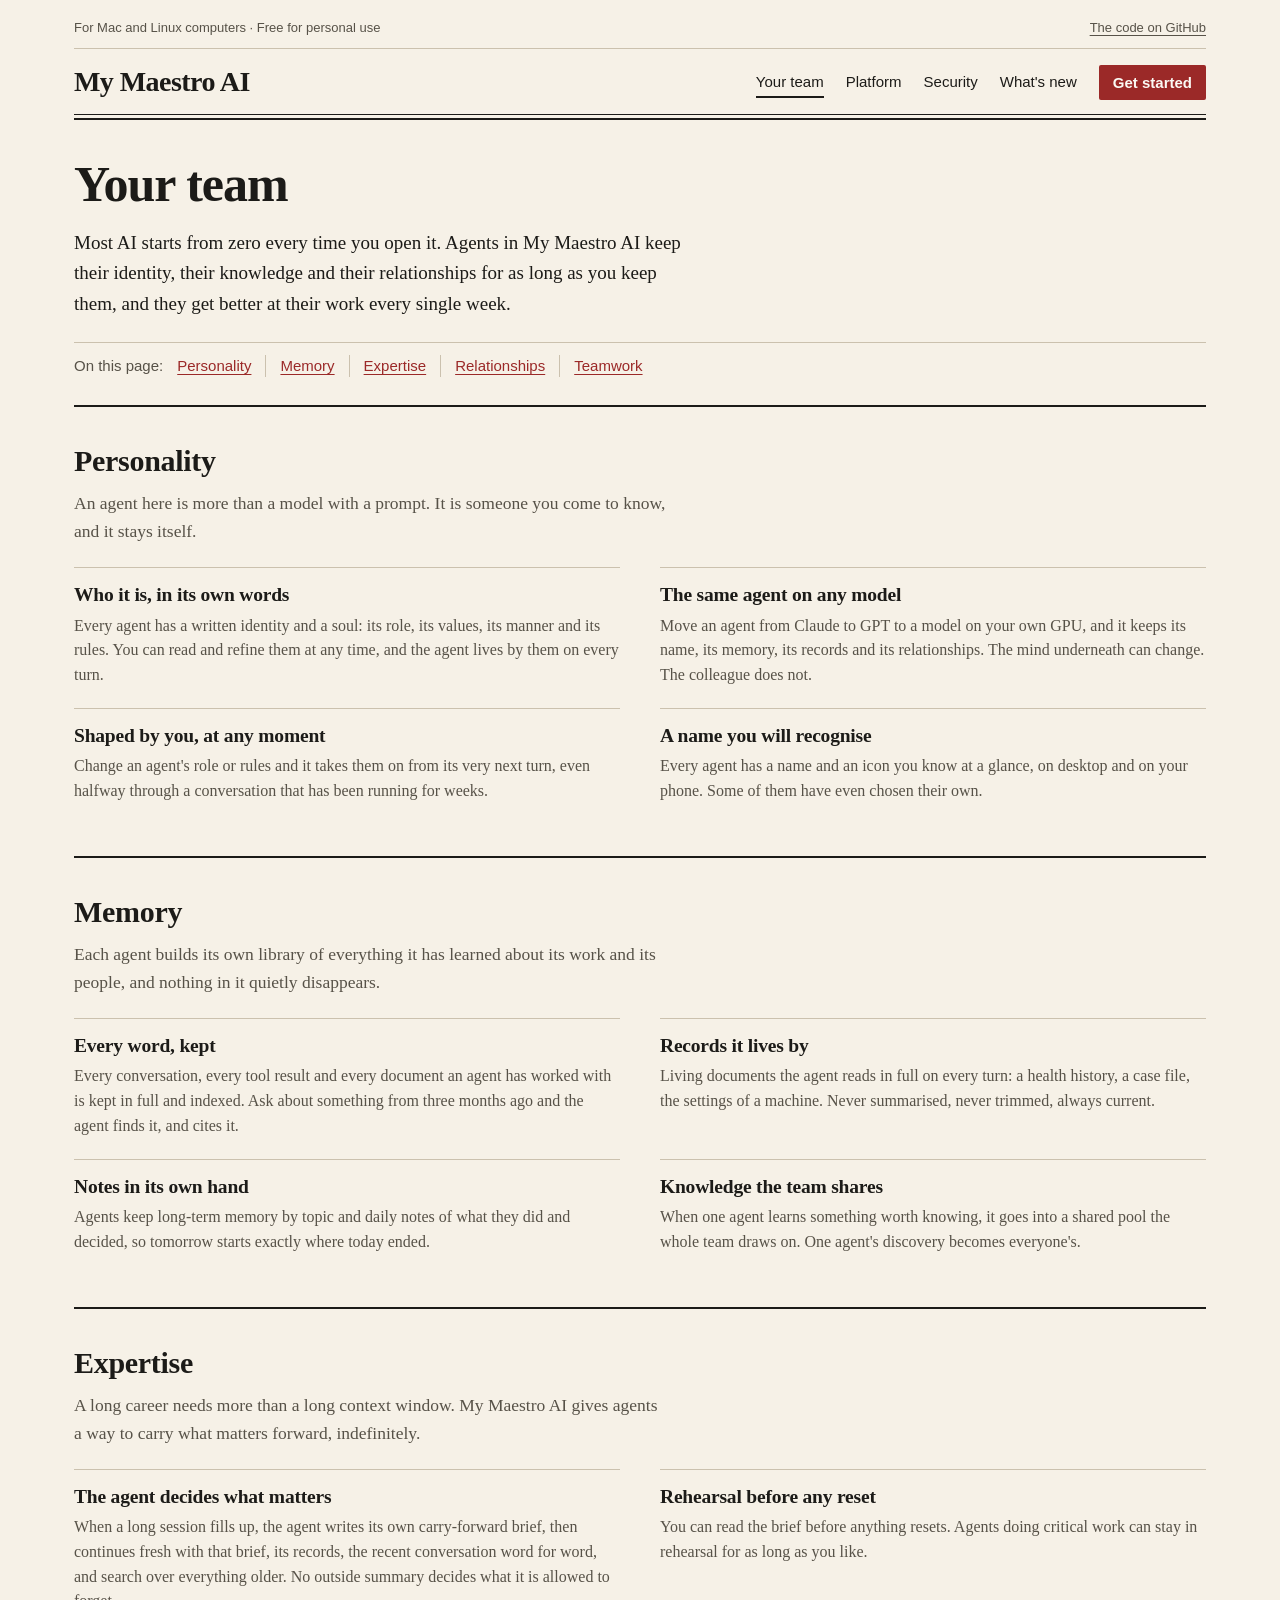
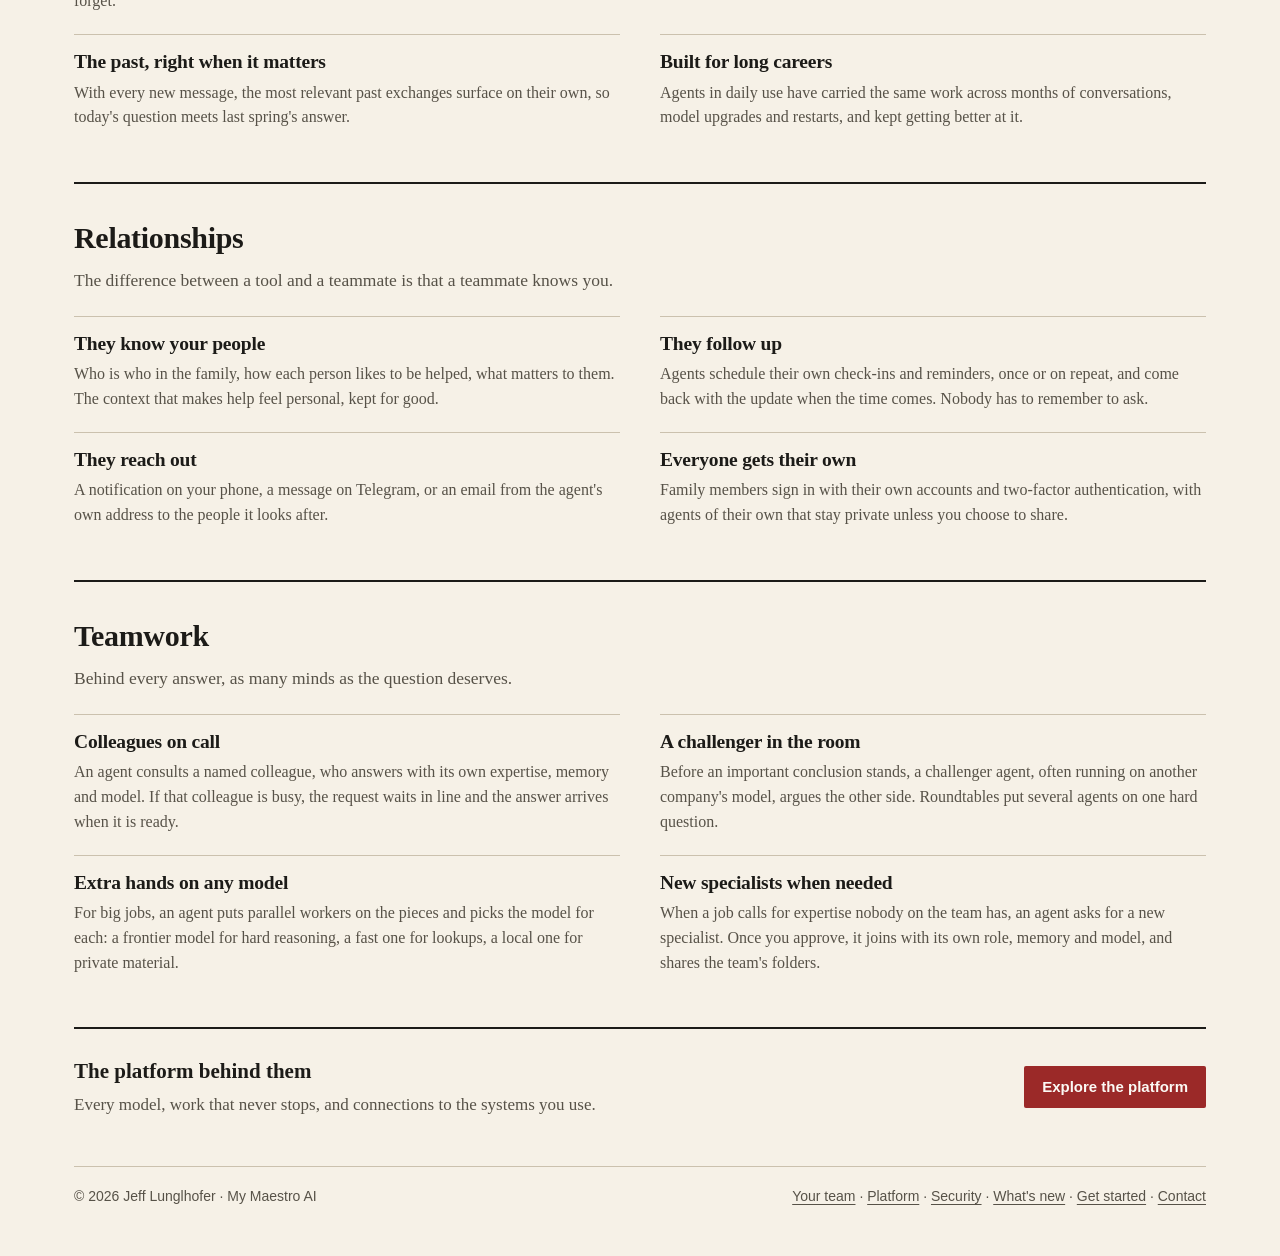
==== commit 6a248a96: "Website review fixes: plain section headings, advisory label - Your team page and home: section head" ====
--- a/agents/index.html
+++ b/agents/index.html
@@ -46,7 +46,7 @@
 </div></div>
 
 <div class="wrap">
-  <div class="group" id="personality"><h2>A personality that endures</h2>
+  <div class="group" id="personality"><h2>Personality</h2>
     <p class="gintro">An agent here is more than a model with a prompt. It is someone you come to know, and it stays itself.</p>
     <div class="grid g4">
       <div class="card"><h4>Who it is, in its own words</h4><p>Every agent has a written identity and a soul: its role, its values, its manner and its rules. You can read and refine them at any time, and the agent lives by them on every turn.</p></div>
@@ -56,7 +56,7 @@
     </div>
   </div>
 
-  <div class="group" id="memory"><h2>Memory that never fades</h2>
+  <div class="group" id="memory"><h2>Memory</h2>
     <p class="gintro">Each agent builds its own library of everything it has learned about its work and its people, and nothing in it quietly disappears.</p>
     <div class="grid g4">
       <div class="card"><h4>Every word, kept</h4><p>Every conversation, every tool result and every document an agent has worked with is kept in full and indexed. Ask about something from three months ago and the agent finds it, and cites it.</p></div>
@@ -66,7 +66,7 @@
     </div>
   </div>
 
-  <div class="group" id="expertise"><h2>Expertise that compounds</h2>
+  <div class="group" id="expertise"><h2>Expertise</h2>
     <p class="gintro">A long career needs more than a long context window. My Maestro AI gives agents a way to carry what matters forward, indefinitely.</p>
     <div class="grid g4">
       <div class="card"><h4>The agent decides what matters</h4><p>When a long session fills up, the agent writes its own carry-forward brief, then continues fresh with that brief, its records, the recent conversation word for word, and search over everything older. No outside summary decides what it is allowed to forget.</p></div>
@@ -76,7 +76,7 @@
     </div>
   </div>
 
-  <div class="group" id="relationships"><h2>Relationships, not sessions</h2>
+  <div class="group" id="relationships"><h2>Relationships</h2>
     <p class="gintro">The difference between a tool and a teammate is that a teammate knows you.</p>
     <div class="grid g4">
       <div class="card"><h4>They know your people</h4><p>Who is who in the family, how each person likes to be helped, what matters to them. The context that makes help feel personal, kept for good.</p></div>
@@ -86,7 +86,7 @@
     </div>
   </div>
 
-  <div class="group" id="team"><h2>A team around you</h2>
+  <div class="group" id="team"><h2>Teamwork</h2>
     <p class="gintro">Behind every answer, as many minds as the question deserves.</p>
     <div class="grid g4">
       <div class="card"><h4>Colleagues on call</h4><p>An agent consults a named colleague, who answers with its own expertise, memory and model. If that colleague is busy, the request waits in line and the answer arrives when it is ready.</p></div>
--- a/styles.css
+++ b/styles.css
@@ -115,7 +115,6 @@
 .lead-copy { padding-right:38px; border-right:1px solid var(--rule) }
 .lead-copy h1 { font-size:clamp(32px, 4.1vw, 48px); line-height:1.13; letter-spacing:-0.02em; margin:0 0 20px }
 .lead-prose { font-size:18.5px; line-height:1.62; margin:0 0 22px }
-.features-line { font:14px/1.6 var(--sans); color:var(--muted); border-top:1px solid var(--rule); padding-top:10px; margin:6px 0 0 }
 .install-sheet { background:var(--sheet); border:1px solid var(--ink); padding:20px 22px; box-shadow:4px 4px 0 var(--ochre); margin:12px 0 20px }
 .install-sheet h2 { font-size:20px; margin:0 0 6px }
 .install-sheet .cmd-cap { margin:0 0 10px }
